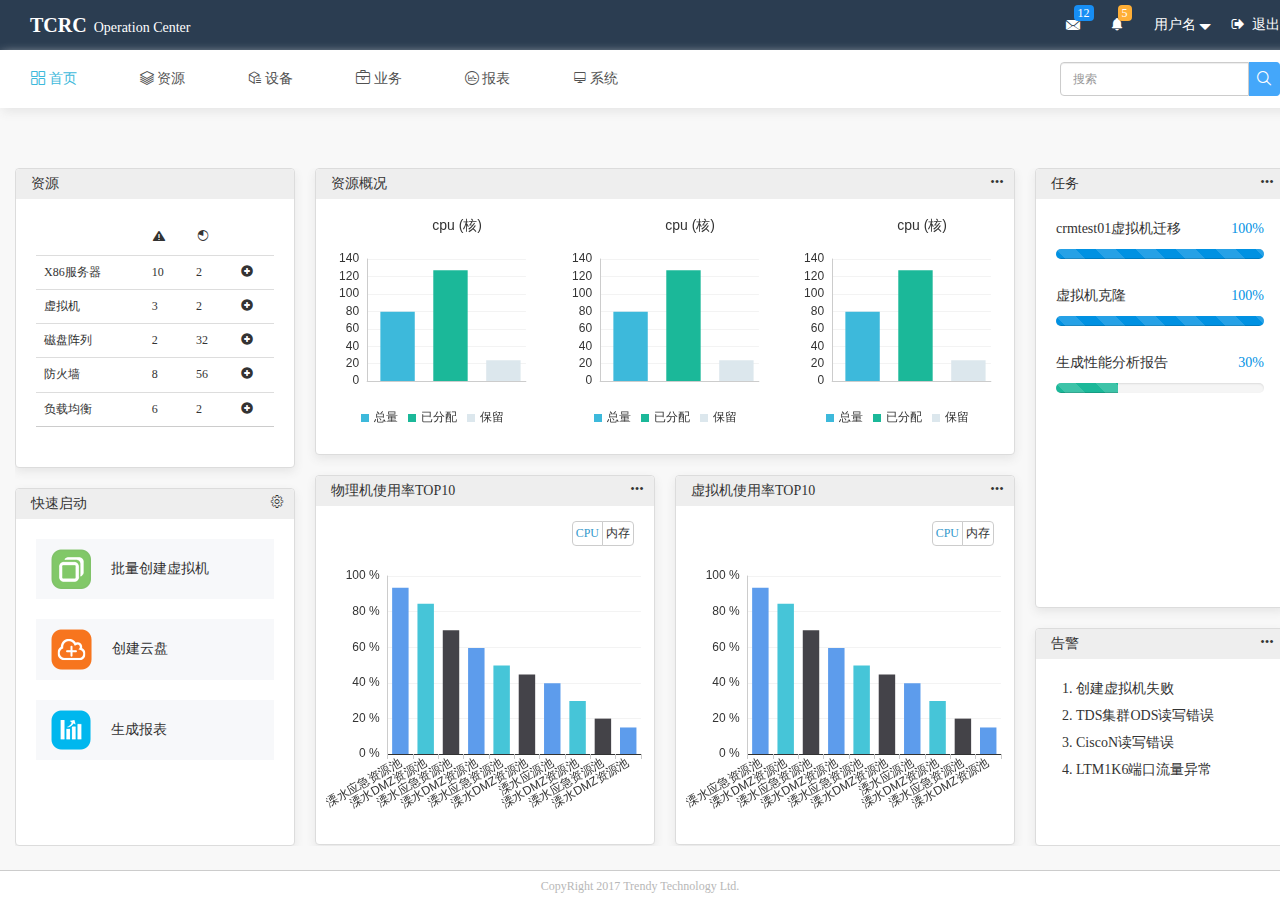
==== index.html @ 90377c9c "first" ====
<!DOCTYPE html>
<html lang="en">
<head>
	<meta charset="UTF-8">
	<title>首页</title>
	<link rel="stylesheet" href="css/base.css">
	<link rel="stylesheet" href="css/bootstrap.min.css">
	<link rel="stylesheet" href="font-awesome/css/font-awesome.min.css">
	<link rel="stylesheet" href="css/font-awesome.css">
	<link rel="stylesheet" href="css/iconfont.css">
	<link rel="stylesheet" href="css/jquery.marquee.min.css">
	<link rel="stylesheet" href="css/mystyle.css">
</head>
<body>
<div class="wrap">
<div class="header">
	<div class="logoname fl">
		<span class="f20 fw">TCRC</span>
		<span class="f14">&nbsp;Operation Center</span>
	</div>
	<div class="infoshow fr pr-20">
		<div class="email fl ml-30 relative">
			<i class="iconfont icon-iconfontcolor06 c-white"></i>
			<span class="badge bg-blue">12</span>
		</div>
		<div class="ring fl ml-30 relative">
			<i class="iconfont icon-xiaoxi c-white"></i>
			<span class="badge bg-orange">5</span>
		</div>		
		<div class="user fl ml-30 dropdown pointer relative">
			<span class="c-white dropdown-toggle" data-toggle="dropdown">用户名 <i class="glyphicon glyphicon-triangle-bottom c-white middle f12"></i></span>
			<ul class="dropdown-menu">
        <li data-toggle="modal" data-target="#changeInfor"><a href="#"><span class="glyphicon glyphicon-edit"></span>&nbsp;修改信息</a></li>
        <li data-toggle="modal" data-target="#changePassword"><a href="#"><span class="icon-key"></span>&nbsp;修改密码</a></li>
      </ul>
		</div>
		<div class="exit fl ml-20">
			<i class="iconfont icon-signout c-white"></i>
			<span class="c-white">&nbsp;退出</span>
		</div>
	</div>
</div>
<div class="nav-bar">
	<ul class="fl navwidth">
		<li>
			<a class="active" href="#">
				<i class="iconfont icon-gailan"></i>
				<span class="f14">&nbsp;首页</span>
			</a>
		</li>
		<li>
			<a class="border-leftnone" href="#">
				<i class="iconfont icon-ziyuan"></i>
				<span class="f14">&nbsp;资源</span>
			</a>
		</li>
		<li>
			<a class="border-leftnone" href="##">
				<i class="iconfont icon-ziyuanguanli"></i>
				<span class="f14">&nbsp;设备</span>
			</a>
		</li>
		<li>
			<a class="border-leftnone" href="##">
				<i class="iconfont icon-yewufuwuguanli"></i>
				<span class="f14">&nbsp;业务</span>
			</a>
		</li>
		<li>
			<a class="border-leftnone" href="##">
				<i class="iconfont icon-tongjibaobiao"></i>
				<span class="f14">&nbsp;报表</span>
			</a>
		</li>
		<li>
			<a class="border-leftnone" href="##">
				<i class="iconfont icon-xitongguanli"></i>
				<span class="f14">&nbsp;系统</span>
			</a>
		</li>
	</ul>
	<div class="search-bar fr pr-20">
		<div class="input-group mt-12">
		  <input type="text" class="form-control" placeholder="搜索">
		  <span class="input-group-addon pointer"><i class="iconfont icon-fangdajing c-white"></i></span>
		</div>
	</div>
</div>
<div class="contentwrap">
	<ul class="alert alert-warning alert-dismissible mt-10" id="marquee">
		<li>
		  <strong class="iconfont icon-jinggao-copy c-orange"></strong>&nbsp;&nbsp;
		  <span class="c-orange">License试用期即将结束，请及时购买正式授权</span>
		  <button type="button" class="close pt-20 fnone middle" data-dismiss="alert">
		  	<span class="middle">&times;</span>
		  </button>
	  </li>
	  <li>
		  <strong class="iconfont icon-jinggao-copy c-orange"></strong>&nbsp;&nbsp;
		  <span class="c-orange">License试用期即将结束，请及时购买正式授权12</span>
		  <button type="button" class="close pt-20 fnone middle" data-dismiss="alert">
		  	<span class="middle">&times;</span>
		  </button>
	  </li>
	</ul>
	<div class="g-bd5" style="overflow: hidden;">
	    <div class="g-sd51">
	        <div class="notice">
						<div class="notice-title">
							资源
						</div>
						<div class="notice-content pl-20 pr-20">
							<table class="table border-bottom">
								<thead class="hdalert">
									<tr>
										<td></td>					
										<td class="relative">
											<i class="iconfont icon-jinggao-copy"></i>
											<div class="hoverTitle">告警次数</div>
										</td>
										<td class="relative">
											<i class="iconfont icon-count"></i>
											<div class="hoverTitle">资源数量</div>
										</td>
										<td></td>
									</tr>
								</thead>
								<tbody class="f12">
									<tr>
										<td class="c-333">X86服务器</td>
										<td class="c-333">10</td>
										<td>2</td>
										<td><i class="glyphicon glyphicon-plus-sign c-333 pointer" data-toggle="modal" data-target="#myModalPool"></i></td>
									</tr>
									<tr>
										<td class="c-333">虚拟机</td>
										<td class="c-333">3</td>
										<td>2</td>
										<td><i class="glyphicon glyphicon-plus-sign c-333"></i></td>
									</tr>
									<tr>
										<td class="c-333">磁盘阵列</td>
										<td class="c-333">2</td>
										<td>32</td>
										<td><i class="glyphicon glyphicon-plus-sign c-333"></i></td>
									</tr>
									<tr>
										<td class="c-333">防火墙</td>
										<td class="c-333">8</td>
										<td>56</td>
										<td><i class="glyphicon glyphicon-plus-sign c-333"></i></td>
									</tr>
									<tr>
										<td class="c-333">负载均衡</td>
										<td class="c-333">6</td>
										<td>2</td>
										<td><i class="glyphicon glyphicon-plus-sign c-333"></i></td>
									</tr>
								</tbody>
							</table>
						</div>
	        </div>
	        <div class="notice mt-20 relative">
						<div class="notice-title">
							快速启动
							<i class="iconfont icon-iconfontshezhi absolute r-10 absolute-top5"></i>
						</div>
						<div class="notice-content pb-45">
							<ul class="quickset">
								<li>
									<a href="##">
										<div class="fl">
											<img src="images/icon_virtual_machine.png" alt="">
										</div>
										<div class="pitname mt-10">批量创建虚拟机</div>
										<div class="clearfloat"></div>
									</a>
								</li>
								<li>
									<a href="##">
										<div class="fl">
											<img src="images/icon_cloud_disk.png" alt="">
										</div>
										<div class="pitname mt-10 c-f39">创建云盘</div>
										<div class="clearfloat"></div>
									</a>
								</li>
								<li>
									<a href="##">
										<div class="fl">
											<img src="images/icon_report_forms.png" alt="">
										</div>
										<div class="pitname mt-10 c-00b">生成报表</div>
										<div class="clearfloat"></div>
									</a>
								</li>
							</ul>
						</div>
	        </div>
	    </div>
	    <div class="g-mn5">
	        <div class="g-mn5c">
	            <div class="notice">
								<div class="notice-title relative">
									资源概况
									<i class="iconfont icon-gengduo absolute r-10 absolute-top5"></i>
								</div>
								<div class="notice-content" style="padding: 0">
									<div class="row">
										<div class="col-sm-4 txt-center">
											<div id="myChartmeter" class="h-235"></div>
										</div>
										<div class="col-sm-4 txt-center">
											<div id="myChartmeter1" class="h-235"></div>
										</div>
										<div class="col-sm-4 txt-center">
											<div id="myChartmeter2" class="h-235"></div>
										</div>

									</div>
									
								</div>
			        </div>
			        <div class="row mt-20">
			        	<div class="col-sm-6 pr-10">
			        		<div class="notice" style="padding: 0;">
			        			<div class="notice-title relative">
											物理机使用率TOP10
											<i class="iconfont icon-gengduo absolute r-10 absolute-top5"></i>
										</div>
										<div class="notice-content pb-28 pt-10 pl-10" style="position: relative;">
												<div class="btn-group instanceUseageGroup mt-35" style="position: absolute;top:-20px;right:20px;z-index: 9">
												    <button type="button" class="btn btn-default c-339" style="padding: 3px;font-size: 12px;" role="btn1">CPU</button>
												    <button type="button" class="btn btn-default" style="padding: 3px;font-size: 12px;" role="btn2">内存</button>
												 </div>
												<div id="main" class="h-300"></div>
										</div>
			        		</div>
			        	</div>
			        	<div class="col-sm-6 pl-10">
			        		<div class="notice" style="padding: 0">
			        			<div class="notice-title relative">
											虚拟机使用率TOP10
											<i class="iconfont icon-gengduo absolute r-10 absolute-top5"></i>
										</div>
										<div class="notice-content pb-28 pt-10 pl-10" style="position: relative;">
												<div class="btn-group instanceUseageGroup mt-35" style="position: absolute;top:-20px;right:20px;z-index: 9">
												    <button type="button" class="btn btn-default c-339" style="padding: 3px;font-size: 12px;" role="btn3">CPU</button>
												    <button type="button" class="btn btn-default" style="padding: 3px;font-size: 12px;" role="btn4">内存</button>
												 </div>
												<div id="main1" class="h-300"></div>
										</div>
			        		</div>
			        	</div>
			        </div>
	        </div>
	    </div>
	    <div class="g-sd52">
	        <div class="notice pb-177">
						<div class="notice-title relative">
							任务
							<i class="iconfont icon-gengduo absolute r-10 absolute-top5"></i>
						</div>
						<div class="notice-content pl-20 pr-20">
							<ul class="task">
								<li>
									<div class="progessInfor mb-10">
										<span class="">crmtest01虚拟机迁移</span>
										<div class="fr progressNumber c-009">100%</div>
									</div>
								  <div class="progress">
									  <div class="progress-bar progress-bar-info progress-bar-striped active" role="progressbar" aria-valuenow="100" aria-valuemin="0" aria-valuemax="100" style="width: 100%">
									    <span class="sr-only">100% Complete</span>
									  </div>
									</div>
								</li>
								<li>
									<div class="progessInfor mb-10">
										<span class="">虚拟机克隆</span>
										<div class="fr progressNumber c-009">100%</div>
									</div>
								  <div class="progress">
									  <div class="progress-bar progress-bar-info progress-bar-striped active" role="progressbar" aria-valuenow="100" aria-valuemin="0" aria-valuemax="100" style="width: 100%">
									    <span class="sr-only">100% Complete</span>
									  </div>
									</div>
								</li>
								<li>
									<div class="progessInfor mb-10">
										<span class="">生成性能分析报告</span>
										<div class="fr progressNumber c-009">30%</div>
									</div>
								  <div class="progress">
									  <div class="progress-bar progress-bar-success progress-bar-striped active" role="progressbar" aria-valuenow="30" aria-valuemin="0" aria-valuemax="100" style="width: 30%">
									    <span class="sr-only">30% Complete</span>
									  </div>
									</div>
								</li>
							</ul>
						</div>
	        </div>
	        <div class="notice mt-20 pb-48">
						<div class="notice-title relative">
							告警
							<i class="iconfont icon-gengduo absolute r-10 absolute-top5"></i>
						</div>
						<div class="notice-content pl-20">
							<ol class="task pl-20">
								<li>
								  创建虚拟机失败
								</li>
								<li>
								  TDS集群ODS读写错误
								</li>
								<li>
								  CiscoN读写错误
								</li>
								<li>
								  LTM1K6端口流量异常
								</li>
							</ol>
						</div>
	        </div>
	    </div>
	</div>
	<div class="clearfloat"></div>	
</div>
<footer class="bottom">
		<div class="copy">CopyRight 2017 Trendy Technology Ltd.</div>
</footer>
</div>
  <div class="container-fluid">
		 <!-- 模态框（Modal1） -->  
    <div class="modal fade" id="myModalPool" tabindex="-1" role="dialog" aria-labelledby="myModalLabel" aria-hidden="true">
        <div class="modal-dialog w-800 ">  
            <div class="modal-content">  
                <div class="modal-header">
                    <button type="button" class="close" data-dismiss="modal" aria-hidden="true">  
									        ×  
									  </button>  
						        <h4 class="modal-title txt-left" id="myModalLabel">添加服务器</h4>
                </div>  
                <div class="modal-body">  
                  	<div class="row border-bottom">
                  		<div class="col-sm-3">
                  			<span class="f14 c-6ba">配置信息</span>
                  		</div>
                  		<div class="col-sm-6">
                  			<ul class="infor-mana fl">
                  				<li>
                  					<div class="ipt-name fl">管理IP</div>
                  					<input class="h-22" type="text">
                  					<span class="c-red">(必填)</span>
                  				</li>
                  				<li>
                  					<div class="ipt-name fl">用户名</div>
                  					<input class="h-22" type="text">
                  					<span class="c-red">(必填)</span>
                  				</li>
                  				<li>
                  					<div class="ipt-name fl">密码</div>
                  					<input class="h-22" type="password">
                  					<span class="c-red">(必填)</span>
                  				</li>
                  			</ul>                  			
                  			<div class="clearfloat"></div>
                  			<ul class="infor-set mt-10">
                  				<li>
                  					<div class="ipt-name fl">管理IP</div>
                  					<select class="w-80 h-22">
                  						<option value="DELL">DELL</option>
                  						<option value="ADD">ADD</option>
                  					</select>
                  					<select class="w-80 h-22">
                  						<option value="DELL">DELL</option>
                  						<option value="ADD">ADD</option>
                  					</select>
                  					<button class="btn btn-success h-22 w-80 ">扫描添加</button>
                  				</li>
                  				<li>
                  					<div class="ipt-name fl">管理IP</div>
                  					<input class="w-80 h-22" type="text">
                  					<input class="w-80 h-22" type="text">
                  					<input class="w-80 h-22" type="text">
                  				</li>
                  			</ul>
                  		</div>
                  	</div>
                  	<div class="row border-bottom mt-10">
                  		<div class="col-sm-3">
                  			<span class="f14 c-6ba">位置信息</span>
                  		</div>
                  		<div class="col-sm-6">
												<ul class="infor-position">
													<li>
														<div class="pb-45 w-65 fl">
															<div class="ipt-name fl">位置</div>
														</div>
														<select class="w-130 h-22" name="" id="">
                  						<option value="DELL">DELL</option>
                  						<option value="ADD">ADD</option>
                  					</select>
														<select class="w-130 h-22" name="" id="">
                  						<option value="DELL">DELL</option>
                  						<option value="ADD">ADD</option>
                  					</select>
														<select class="w-130 h-22" name="" id="">
                  						<option value="DELL">DELL</option>
                  						<option value="ADD">ADD</option>
                  					</select>
														<select class="w-130 h-22" name="" id="">
                  						<option value="DELL">DELL</option>
                  						<option value="ADD">ADD</option>
                  					</select>
														<select class="w-130 h-22" name="" id="">
                  						<option value="DELL">DELL</option>
                  						<option value="ADD">ADD</option>
                  					</select>
														<select class="w-130 h-22" name="" id="">
                  						<option value="DELL">DELL</option>
                  						<option value="ADD">ADD</option>
                  					</select>
                  					<div class="clearfloat"></div>
													</li>
													<li>
														<div class="ipt-name fl">设备名称</div>
														<input class="w-265 h-22" type="text">
													</li>
													<li>
														<div class="ipt-name fl">序列号</div>
														<input class="w-265 h-22" type="text">
													</li>
													<li>
                  					<div class="ipt-name fl">维保到期</div>
                  					<select class="w-65 h-22" id="select_year" rel="2017"></select>年 
													  <select class="w-65 h-22" id="select_month" rel="5"></select>月 
													  <select class="w-65 h-22" id="select_day" rel="30"></select>日 
                  				</li>
                  				<li>
														<div class="ipt-name fl">资产编号</div>
														<input class="w-265 h-22" type="text">
													</li>
												</ul>
                  		</div>
                  	</div>
                  	<div class="row border-bottom mt-10">
                  		<div class="col-sm-3">
                  			<span class="f14 c-6ba">业务信息</span>
                  		</div>
                  		<div class="col-sm-6">
												<ul class="infor-position">
													<li>
														<div class="pb-45 w-65 fl">
															<div class="ipt-name fl">用户名</div>
														</div>													
														<select class="w-130 h-22" name="" id="">
                  						<option value="DELL">DELL</option>
                  						<option value="ADD">ADD</option>
                  					</select>
														<select class="w-130 h-22" name="" id="">
                  						<option value="DELL">DELL</option>
                  						<option value="ADD">ADD</option>
                  					</select>
														<select class="w-130 h-22" name="" id="">
                  						<option value="DELL">DELL</option>
                  						<option value="ADD">ADD</option>
                  					</select>
														<select class="w-130 h-22" name="" id="">
                  						<option value="DELL">DELL</option>
                  						<option value="ADD">ADD</option>
                  					</select>
                  					<div class="clearfloat"></div>
													</li>												
												</ul>
                  		</div>
                  	</div>
                  	<div class="row mt-10">
                  		<div class="col-sm-3">
                  			<span class="f14 c-6ba">用户信息</span>
                  		</div>
                  		<div class="col-sm-6">
												<ul class="infor-position">
													<li>
														<div class="ipt-name fl">资产编号</div>
														<input class="w-265 h-22" type="text">
													</li>
													<li>
														<div class="ipt-name fl">资产编号</div>
														<input class="w-130 h-22" type="text">
														<input class="w-130 h-22" type="text">
													</li>											
												</ul>
                  		</div>
                  	</div>
                </div>  
                <div class="modal-footer">
                		<div class="f14 c-6ba fl">Tips:添加设备的位置和业务的信息之前，请先定义数据中心和业务结构</div>
		                <button type="button" class="btn btn-primary">
		                		确定 
		    						</button>   
                    <button type="button" class="btn btn-default " data-dismiss="modal">  
       									取消  
   									 </button>  
                </div>  
            </div>  
            <!-- /.modal-content -->  
        </div>  
        <!-- /.modal --> 
    </div>
    <!-- 模态框（Modal1） -->  
  <div class="modal fade" id="changeInfor">
      <div class="modal-dialog">  
          <div class="modal-content">  
              <div class="modal-header">  
                  <button type="button" class="close" data-dismiss="modal" aria-hidden="true">  
								        ×  
								  </button>  
					        <h4 class="modal-title txt-left f16 c-666 fw" id="myModalLabel">  
					        修改信息  
					    		</h4>  
              </div>  
              <div class="modal-body">  
                  <form class="form-horizontal pl-20 pr-20">
									  <div class="form-group">
									    <label class="col-sm-2 control-label">姓名</label>
									    <div class="col-sm-10">
									      <input type="text" class="form-control" placeholder="username">
									    </div>
									  </div>
									  <div class="form-group">
									    <label class="col-sm-2 control-label">手机</label>
									    <div class="col-sm-10">
									      <input type="text" class="form-control" placeholder="123456789">
									    </div>
									  </div>
									  <div class="form-group">
									    <label class="col-sm-2 control-label">email</label>
									    <div class="col-sm-10">
									      <input type="email" class="form-control" placeholder="email">
									    </div>
									  </div>
									</form> 
              </div> 
              <div class="modal-footer">  
                  <button type="button" class="btn btn-primary">确认  
  								</button>  
                  <button type="button" class="btn btn-default" data-dismiss="modal">  
     									取消  
 									 </button>  
              </div>  
          </div>  
          <!-- /.modal-content -->  
      </div>  
      <!-- /.modal --> 
  </div>
  <!-- 模态框（Modal2） -->
  <div class="modal fade" id="changePassword">
      <div class="modal-dialog">  
          <div class="modal-content">  
              <div class="modal-header">  
                  <button type="button" class="close" data-dismiss="modal" aria-hidden="true">  
								        ×  
								  </button>  
					        <h4 class="modal-title txt-left f16 c-666 fw" id="myModalLabel">  
					        修改密码  
					    		</h4>  
              </div>  
              <div class="modal-body">  
                  <form class="form-horizontal pl-20 pr-20">
									  <div class="form-group">
									    <label class="col-sm-3 control-label">原始密码</label>
									    <div class="col-sm-9">
									      <input type="password" class="form-control" placeholder="12345">
									    </div>
									  </div>
									  <div class="form-group">
									    <label class="col-sm-3 control-label">新密码</label>
									    <div class="col-sm-9">
									      <input type="password" class="form-control" placeholder="12345">
									    </div>
									  </div>
									  <div class="form-group">
									    <label class="col-sm-3 control-label">确认密码</label>
									    <div class="col-sm-9">
									      <input type="password" class="form-control" placeholder="12345">
									    </div>
									  </div>
									</form> 
              </div> 
              <div class="modal-footer">  
                  <button type="button" class="btn btn-primary">确认  
  								</button>  
                  <button type="button" class="btn btn-default" data-dismiss="modal">  
     									取消  
 									 </button>  
              </div>  
          </div>  
          <!-- /.modal-content -->  
      </div>  
      <!-- /.modal --> 
  </div>
  </div>
<script src="js/jquery-2.1.1.js"></script>
<script src="js/bootstrap.min.js"></script>
<script src="js/echarts.min.js"></script>
<script src="js/birthday.js"></script>
<script src="js/jquery.marquee.min.js"></script>
<script src="js/myjs.js"></script>
<script>
$(function () {  
    $.ms_DatePicker({  
            YearSelector: "#select_year",  
            MonthSelector: "#select_month",  
            DaySelector: "#select_day"  
    }); 
    $("#marquee").marquee({yScroll: "bottom"});  
});
</script>
<script type="text/javascript">
	var myChartmeter = echarts.init(document.getElementById('myChartmeter'));
	var myChartmeter1 = echarts.init(document.getElementById('myChartmeter1'));
	var myChartmeter2 = echarts.init(document.getElementById('myChartmeter2'));
  var myChart1 = echarts.init(document.getElementById('main'));
  var myChart2 = echarts.init(document.getElementById('main1'));
	option = {
		title: {
				        text: 'cpu (核)',
				        left:'40%',
				        padding: 20,			          
				        textStyle: {
		            fontSize: 14,
		            color: '#333',
		            fontWeight:'lighter'
		           	}
				    },
				    grid: {  
     left: '4%',  
     right: '4%',  
    bottom: '14%',  
    containLabel: true  
		},
		tooltip : {
        
        axisPointer : {            // 坐标轴指示器，坐标轴触发有效
            type : 'line'        // 默认为直线，可选为：'line' | 'shadow'
        }
    },
		legend: {
    						itemWidth:8,
    						itemHeight:8,
    						padding:0,
                data:[{name:'总量',icon:'bar'},{name:'已分配',icon:'bar'},{name:'保留',icon:'bar'}],
                bottom:'10',
           		  textStyle: {color: '#333',fontSize:'12'},
           		  selected: {
								    // 选中'系列1'
								    '总量': true,
								    // 不选中'系列2'
								    '已分配': true,
								    '保留': true,
								},
								selected:'multiple'
    },
     

    //tooltip : {
       // trigger: 'axis',
       // axisPointer : {            // 坐标轴指示器，坐标轴触发有效
       //     type : 'shadow'        // 默认为直线，可选为：'line' | 'shadow'
       // }
   // },
   	barWidth:'65%',
    
            calculable : true,
            xAxis : [
                {
                    type : 'category',
                    // offset:'45',
                    nameGap:'middle',
                    data : ['1','2','3'], 
                    nameGap:'1',   
                    //设置轴线的属性
                    axisLine:{
                        lineStyle:{
                            color:'#ccc',
                            width:1,//这里是为了突出显示加上的
                        }
                    },
                    axisTick:{
                    	show:false,
                        lineStyle:{
                            length:'50',

                        }
                    },
                    axisLabel:{
                    	show:false,

                    }, 
                }
            ],
            yAxis : [
                {
                    type : 'value',                	
										// offset:'-20',
										splitLine:{  
								            show:true  ,
								             lineStyle:{
								    color:'#f3f3f3',
								    width: 1
								    }
						        },
                    axisLine:{
                        lineStyle:{
                            color:'#ccc',
                            width:1,//这里是为了突出显示加上的
                        }
                    },
                    axisTick:{
                    	show:false,

                    },
                    min:0,
                    max:140,
                    interval: 20,
                    axisLabel: {
                     formatter: '{value}',
                     textStyle:{
                     		color:'#333',
                     		fontSize:'12',

                     }
                 }
                }
            ],
            series : [
                {
                    name:'总量',
                    type:'bar',                                  
                    barGap:'-50%',
                    markLine:{
                    	silent:'false'
                    },
                    barCategoryGap:'0',
                    itemStyle: {
	                      normal: {
	                      	 color: function(params) {
				                        // build a color map as your need.
				                        var colorList = [
				                          '#3db9db','#1bb899','#dce7ed'
				                        ];
				                        return colorList[params.dataIndex]
				                    },
	                          label: {
	                              show: false,//显示柱子上数字显示隐藏
	                              position: 'inside',
	                              formatter:'{c}%',//设置百分比失效
	                              textStyle: {
	                                  color:'#333',
	                                  fontSize:'12'
	                              },
	                              formatter:function(params){
	                                  if(params.value==0){
	                                      return '';
	                                  }else
	                                  {
	                                      return params.value;
	                                  }
	                              }
	                          }
	                      }
                     },
                    data:[80, 128,24],             
                },
                {
                	name:'已分配',
                	type:'bar',
                	itemStyle: {
	                      normal: {
	                      	color:'#1bb899'
	                      }
            			}
                },
                {
                	name:'保留',
                	type:'bar',
              		itemStyle: {
	                      normal: {
	                      	color:'#dce7ed'
	                      }
            			}
                },
            ]
};
 option1 = {
 	  grid: {  
     left: '6%',  
     right: '4%',  
    bottom: '14%',  
    containLabel: true  
		},
    color: ['#3398DB'],
    tooltip : {
        // trigger: 'axis',
        axisPointer : {            // 坐标轴指示器，坐标轴触发有效
            type : 'shadow'        // 默认为直线，可选为：'line' | 'shadow'
        }
    },
   	barWidth:'65%',
            calculable : true,
            xAxis : [
                {
                    type : 'category',
                    data : ['溧水应急资源池','溧水DMZ资源池','溧水应急资源池','溧水DMZ资源池','溧水应急资源池','溧水DMZ资源池','溧水应源池','溧水DMZ资源池','溧水应急资源池','溧水DMZ资源池'], 
                    nameGap:'1',   
                    axisTick:{
                    	show:true,
                    	lineStyle:{
                    		color:'#ccc'
                    	}
                    },
                    axisLabel: {
						            interval: 0,
						            rotate: 30,
						            textStyle:{
						            	fontSize:'12',
						            	color:'#333'
						            }
						        },
                    axisLine:{
                        lineStyle:{
                            color:'#333',
                            width:1,//这里是为了突出显示加上的
                        }
                    },
                }
            ],
            yAxis : [
                {
                    type : 'value',
                    splitLine:{  
								            show:true  ,
								             lineStyle:{
								    color:'#f3f3f3',
								    width: 1
								    }
						        }, 
                    axisTick:{
                    	show:false,
                    },               	
                    axisLine:{
                        lineStyle:{
                            color:'#ccc',
                            width:1,//这里是为了突出显示加上的
                        }
                    },

                    min:0,
                    max:100,
                    interval: 20,
                    axisLabel: {
                     formatter: '{value} %',
                     textStyle:{
                     		color:'#333',
                     		fontSize:'12',

                     }
                 }
                }
            ],
            series : [
                {
                    name:'CPU',
                    type:'bar',
                     

                    data:[94, 85, 70, 60, 50,45, 40, 30, 20, 15],
                    itemStyle: {
                                    normal: {
                                    		 color: function(params) {
										                        // build a color map as your need.
										                        var colorList = [
										                          '#5d9cec','#46c5d8','#444349','#5d9cec','#46c5d8',
										                           '#444349','#5d9cec','#46c5d8','#444348','#5d9cec',
										                        ];
										                        return colorList[params.dataIndex]
										                    },
                                        label: {
                                            show: false,//柱子上的数字显示隐藏
                                            position: 'top',
                                            formatter:'{c}%',//设置百分比失效
                                            textStyle: {
                                                color: '#333',
                                                fontSize:'12'
                                            },
                                            
                                        }
                                    }
                                } 
                }
            ]
};
 option2 = {
 	  grid: {  
     left: '6%',  
     right: '4%',  
    bottom: '14%',  
    containLabel: true  
		},
    color: ['#3398DB'],
    tooltip : {
        // trigger: 'axis',
        axisPointer : {            // 坐标轴指示器，坐标轴触发有效
            type : 'shadow'        // 默认为直线，可选为：'line' | 'shadow'
        }
    },
   	barWidth:'65%%',
            calculable : true,
            xAxis : [
                {
                    type : 'category',
                    data : ['溧水应急资源池','溧水DMZ资源池','溧水应急资源池','溧水DMZ资源池','溧水应急资源池','溧水DMZ资源池','溧水应源池','溧水DMZ资源池','溧水应急资源池','溧水DMZ资源池'], 
                    nameGap:'1',   
                    axisTick:{
                    	show:true,
                    	lineStyle:{
                    		color:'#ccc'
                    	}
                    },
                    axisLabel: {
						            interval: 0,
						            rotate: 30,
						            textStyle:{
						            	fontSize:'12',
						            	color:'#333'
						            }
						        },
                    axisLine:{
                        lineStyle:{
                            color:'#333',
                            width:1,//这里是为了突出显示加上的
                        }
                    },
                }
            ],
            yAxis : [
                {
                    type : 'value', 
                    splitLine:{  
								            show:true  ,
								             lineStyle:{
								    color:'#f3f3f3',
								    width: 1
								    }
						        },
                    axisTick:{
                    	show:false,
                    },               	
                    axisLine:{
                        lineStyle:{
                            color:'#ccc',
                            width:1,//这里是为了突出显示加上的
                        }
                    },

                    min:0,
                    max:100,
                    interval: 20,
                    axisLabel: {
                     formatter: '{value} %',
                     textStyle:{
                     		color:'#333',
                     		fontSize:'12',

                     }
                 }
                }
            ],
            series : [
                {
                    name:'CPU',
                    type:'bar',
                     

                    data:[94, 85, 70, 60, 50,45, 40, 30, 20, 15],
                    itemStyle: {
                                    normal: {
                                    		 color: function(params) {
										                        // build a color map as your need.
										                        var colorList = [
										                          '#5d9cec','#46c5d8','#444349','#5d9cec','#46c5d8',
										                           '#444349','#5d9cec','#46c5d8','#444348','#5d9cec',
										                        ];
										                        return colorList[params.dataIndex]
										                    },
                                        label: {
                                            show: false,
                                            position: 'top',
                                            formatter:'{c}%',//设置百分比失效
                                            textStyle: {
                                                color: '#333',
                                                fontSize:'12'
                                            },
                                            
                                        }
                                    }
                                } 
                }
            ]
};
	myChartmeter.setOption(option); 
	myChartmeter1.setOption(option);
	myChartmeter2.setOption(option);
	 myChart1.setOption(option1); 
	 myChart2.setOption(option2);    
  setInterval(function(){//把option.series[0].data[0].value的值使用random()方法获取一个随机数
    option.series[0].data[0].value = (Math.random()*100).toFixed(2) - 0;
    myChartmeter.setOption(option, true);
    myChartmeter1.setOption(option, true);
    myChartmeter2.setOption(option, true);
    window.onresize = function () {
        myChartmeter.resize();
        myChartmeter1.resize();
        myChartmeter2.resize();
        myChart1.resize();
        myChart2.resize();
    }
  }, 2000);
	// window.onresize = myChart.resize;
	// window.onresize = myChart1.resize;
	// window.onresize = myChart2.resize;
	var optionGroup1 = {
		series : [
					{
                    name:'CPU',
                    type:'bar',
                    data:[94, 85, 70, 60, 50,45, 40, 30, 20, 15],
                    itemStyle: {
                                    normal: {
                                    		 color: function(params) {
										                        // build a color map as your need.
										                        var colorList = [
										                          '#5d9cec','#46c5d8','#444349','#5d9cec','#46c5d8',
										                           '#444349','#5d9cec','#46c5d8','#444348','#5d9cec',
										                        ];
										                        return colorList[params.dataIndex]
										                    },
                                        label: {
                                            show: false,
                                            position: 'top',
                                            formatter:'{c}%',//设置百分比失效
                                            textStyle: {
                                                color: '#333',
                                                fontSize:'12'
                                            },
                                            
                                        }
                                    }
                                } 
                },
      ]          
	}
	var optionGroup2 = {
		series : [
					{
                    name:'CPU',
                    type:'bar',                     
                    data:[94, 85, 70, 65, 50,45, 40, 30, 20, 15],
                    itemStyle: {
                                    normal: {
                                    		 color: function(params) {
										                        // build a color map as your need.
										                        var colorList = [
										                          '#5d9cec','#46c5d8','#444349','#5d9cec','#46c5d8',
										                           '#444349','#5d9cec','#46c5d8','#444348','#5d9cec',
										                        ];
										                        return colorList[params.dataIndex]
										                    },
                                        label: {
                                            show: false,
                                            position: 'top',
                                            formatter:'{c}%',//设置百分比失效
                                            textStyle: {
                                                color: '#333',
                                                fontSize:'12'
                                            },
                                            
                                        }
                                    }
                                } 
                }
      ]          
	}
	$(".instanceUseageGroup").find(".btn").each(function(){
		$(this).click(function(){
			$(this).addClass(' c-339');
			$(this).siblings().removeClass('c-339');
			var role = $(this).attr("role");
			if ("btn1" === role) {
				myChart1.setOption(optionGroup1);	
			}else if("btn2" === role) {
				myChart1.setOption(optionGroup1);	
			}else if("btn3" === role) {
				myChart2.setOption(optionGroup2);	
			}else if("btn4" === role) {
				myChart2.setOption(optionGroup2);	
			}
			
		});
	});
</script>
</body>
</html>
---- css/base.css ----
/* mainnow.base 样式模块 */
/* reset */
html,body,h1,h2,h3,h4,h5,h6,div,dl,dt,dd,ul,ol,li,p,blockquote,pre,hr,figure,table,caption,th,td,form,fieldset,legend,input,button,textarea,menu{margin:0;padding:0; font-family:微软雅黑}
header,footer,section,article,aside,nav,hgroup,address,figure,figcaption,menu,details{display:block;font-size: 12px!important}
table{border-collapse:collapse;border-spacing:0;}
caption,th{text-align:left;font-weight:normal;}
html,body,fieldset,img,iframe,abbr{border:0;}
i,cite,em,var,address,dfn{font-style:normal;}
[hidefocus],summary{outline:0;}
li{list-style:none;}
h1,h2,h3,h4,h5,h6,small{font-size:100%;}
sup,sub{font-size:83%;}
pre,code,kbd,samp{font-family:inherit;}
q:before,q:after{content:none;}
textarea{overflow:auto;resize:none;}
label,summary{cursor:default;}
a,button{cursor:pointer;}
h1,h2,h3,h4,h5,h6,em,strong,b{font-weight:bold;}
del,ins,u,s,a,a:hover{text-decoration:none;}
body,textarea,input,button,select,keygen,legend{font:12px/1.14 arial,\5b8b\4f53;color:#333;outline:0;}
body{background:#fff;font-family:Arial,'Microsoft YaHei'; }
a,a:hover{color:#333;}

.pointer{cursor: pointer;}
.fl{
    float:left;
}
.fr{
    float:right
}
.fnone{float: none!important;}
.inline{
  display: inline;
}
.va-t{
  vertical-align: top;
}
.absolute-top5{top:5px;}
.over-auto{overflow: auto!important}
.over-hidden{overflow: hidden!important}
.relative{position: relative;}
.absolute{position:absolute;}
.middle{vertical-align: middle;}
.v-bottom{vertical-align: bottom;}
.border-none{
  border-radius: 0!important;
}
.border-leftnone{
  border-left: none!important;
}
.border-rightnone{
  border-right: none!important;
}
.clearfloat{clear: both} 
.casfont{ color:#fff; background:#F93; width:100px; margin-top:10px; text-align:center}
/* 定义keyframe动画，命名为blink */
@keyframes blink{
  0%{opacity: 1;}
  50%{opacity: 1;}
  50.01%{opacity: 0.5;} /* 注意这里定义50.01%立刻透明度为０，可以设置闪烁效果 */
  100%{opacity: 0.5;} 
}
/* 定义blink类*/
.blink{
    animation: blink .75s linear infinite;  
    /* 其它浏览器兼容性前缀 */
    -webkit-animation: blink .75s linear infinite;
    -moz-animation: blink .75s linear infinite;
    -ms-animation: blink .75s linear infinite;
    -o-animation: blink .75s linear infinite;
}
.r-10{right:10px;}

.txt-center{ text-align:center!important;}
.txt-left{ text-align:left;}
.txt-right{ text-align:right;}
.f0{ font-size:0!important}
.f12{ font-size:12px!important}
.f14{ font-size:14px!important}
.f16{ font-size:16px!important}
.f18{ font-size:18px!important}
.f20{ font-size:20px!important}
.flight{font-weight: lighter!important;}
.fw{font-weight: bold}

.ml-5{margin-left: 5px;}
.ml-10{ margin-left:10px}
.ml-15{ margin-left:15px}
.ml-20{ margin-left:20px}
.ml-30{ margin-left:30px}
.ml-200{ margin-left:200px}
.ml-205{ margin-left:205px}
.mt-1{ margin-top:-4px!important}
.mt-3{ margin-top:3px!important}
.mt-5{ margin-top:5px!important}
.mt-8{ margin-top:8px!important}
.mtre-40{ margin-top:-40px!important}
.mtre-10{ margin-top:-10px!important}
.mt-10{ margin-top:10px!important}
.mt-12{ margin-top:12px!important}
.mt-15{ margin-top:15px!important}
.mt-20{ margin-top:20px}
.mt-30{ margin-top:30px}
.mt-35{ margin-top:35px}
.mt-40{ margin-top:40px}
.mt-90{ margin-top:90px}
.mb-0{ margin-bottom:0!important}
.mb-10{ margin-bottom:10px!important}
.mb-20{ margin-bottom:20px}
.mb-30{ margin-bottom:30px}
.mr-5{ margin-right:5px}
.mr-10{ margin-right:10px}
.mr-15{ margin-right:15px}
.mr-20{ margin-right:20px}
.mr-30{ margin-right:30px}
.ma-10{ margin:10px}
.ma-20{ margin:20px}
.ma-30{ margin:30px}
.mb-0{margin-bottom:0!important;}

.pl-0{padding-left:0;}
.pl-5{padding-left:5px!important;}
.pl-10{ padding-left:10px!important;}
.pl-20{ padding-left:20px!important;}
.pl-30{ padding-left:30px!important;}
.pl-73{ padding-left:73px!important;}
.pl-100{ padding-left:100px}
.pl-240{ padding-left:240px}

.pt-0{padding-top: 0!important}
.pt-5{padding-top: 7px!important}
.pt-10{ padding-top:10px!important}
.pt-15{ padding-top:12px!important}
.pt-20{ padding-top:20px}
.pt-30{ padding-top:30px}
.pt-40{ padding-top:40px}
.pt-60{ padding-top:60px}
.pt-80{ padding-top:80px}
.pb-0{ padding-bottom:0!important}
.pb-5{ padding-bottom:5px!important}
.pb-8{ padding-bottom:8px!important}
.pb-10{ padding-bottom:10px!important}
.pb-20{ padding-bottom:20px!important}
.pb-25{ padding-bottom:25px!important}
.pb-30{ padding-bottom:30px!important}
.pb-32{ padding-bottom:32px!important}
.pb-34{ padding-bottom:34px!important}
.pb-45{ padding-bottom:45px!important}
.pb-54{ padding-bottom:53px!important}
.pb-55{ padding-bottom:55px!important}
.pb-57{ padding-bottom:57px!important}
.pb-65{ padding-bottom:65px!important}
.pb-60{ padding-bottom:60px!important}
.pb-70{ padding-bottom:72px!important}
.pb-80{ padding-bottom:80px!important}
.pb-125{ padding-bottom:125px!important}
.pb-48{ padding-bottom:48px!important}
.pb-28{ padding-bottom:28px!important}
.pb-118{ padding-bottom:118px!important}
.pb-140{ padding-bottom:140px!important}
.pb-177{ padding-bottom:177px!important}
.pb-187{ padding-bottom:187px!important}
.pb-210{ padding-bottom:212px!important}
.pb-224{ padding-bottom:224px!important}
.pb-260{ padding-bottom:260px!important}
.pr-0{ padding-right:0px!important;}
.pr-5{ padding-right:5px!important;}
.pr-10{ padding-right:10px!important;}
.pr-20{ padding-right:20px}
.pr-30{ padding-right:30px!important;}
.pr-40{ padding-right:40px!important;}
.pr-60{ padding-right:60px!important;}
.pr-100{ padding-right:100px!important;}
.pa-10{ padding:10px}
.pa-20{ padding:20px}
.pa-30{ padding:30px}
.pb-9999{padding-bottom: 9999px}
.pad-20{padding:20px}

.w-55{width: 55px;}
.w-65{width: 65px;}
.w-80{width: 85px;}
.w-130{width: 130px}
.w-170{width: 170px!important}
.w-200{width: 200px}
.w-210{width: 210px}
.w-220{width: 220px}
.w-265{width: 265px!important}
.w-360{width: 360px!important}
.w-600{width: 600px!important}
.w-800{width: 800px!important}
.h-22{height: 22px!important;}
.h-25{height: 25px!important;}
.h-29{height: 29px!important;}
.h-55{height: 55px;}
.h-130{height: 130px;}
.h-200{height: 200px;}
.h-235{height: 235px;}
.h-250{height: 250px;}
.h-285{height: 285px;}
.h-300{height: 300px;}
.h-350{height: 350px;}
.h-500{height: 500px!important;}
.c-118{
  color:#118ff5!important;
}
.blue-border{
  border:1px solid #118ff5;
}
.gray-border{border: 1px solid #ccc}
.c-gray{
  color:#333;
}
.c-666{
  color:#666!important;
}
.c-999{
  color:#999;
}
.c-80c{
  color:#80c26a;
}
.c-f39{
  color:#f39d0a;
}
.c-00b{
  color:#00b7ed;
}
.c-1c9{
  color:#1c9ce5;
}
.c-red{
  color:red;
}
.c-6ba{
  color: #6bafd6;
}
.c-339{
  color:#3398cc!important;
}
.c-333{
  color:#333!important;
}
.c-6ea{
  color:#6eafd7!important;
}
.c-009{
  color:#0091e4!important;
}
.c-f89{
  color:#f89a52!important;
}
.c-green{
  color:green;
}
.c-5ac{
  color:#5ac575;
}
.c-44a{
  color: #44a7f8;
}
.c-00b{
  color: #00b8ee;
}
.white-bg{
  background-color: #fff;
}
.c-white{
  color:#fff!important;
}
.c-orange{
  color:#f8a73c;
}
.border-bottom{
  border-bottom:1px solid #ccc;
}
.bg-blue{background-color: #178ef4!important}
.bg-orange{background-color: #ffaf37!important}
.bg-33c{
  background-color: #33cbcc!important;
  border:0!important;
  line-height: 22px!important;
}
.bg-339{
  background-color:#3398cc!important;
}
.bg-47a{
  background-color:#47a7fb!important;
}
.bg-b7e{
  background-color:#b7e1f9!important;
}
.bg-red{background-color:red;}
.bg-gray{background-color: #666;}
---- css/iconfont.css ----
@font-face {font-family: "iconfont";
  src: url('../font/iconfont.eot?t=1495529949309'); /* IE9*/
  src: url('../font/iconfont.eot?t=1495529949309#iefix') format('embedded-opentype'), /* IE6-IE8 */
  url('../font/iconfont.woff?t=1495529949309') format('woff'), /* chrome, firefox */
  url('../font/iconfont.ttf?t=1495529949309') format('truetype'), /* chrome, firefox, opera, Safari, Android, iOS 4.2+*/
  url('../font/iconfont.svg?t=1495529949309#iconfont') format('svg'); /* iOS 4.1- */
}

.iconfont {
  font-family:"iconfont" !important;
  font-size:14px;
  font-style:normal;
  -webkit-font-smoothing: antialiased;
  -moz-osx-font-smoothing: grayscale;
}

.icon-gengduo:before { content: "\3432"; }/*使用*/

.icon-iconfontshezhi:before { content: "\e612"; }

.icon-iconfontcolor06:before { content: "\e673"; }/*使用*/

.icon-xiaoxi:before { content: "\e619"; }/*使用*/

.icon-jinggao-copy:before { content: "\e631"; }/*使用*/

.icon-wancheng:before { content: "\e60f"; }/*使用*/

.icon-gailan:before { content: "\e60d"; }/*使用*/

.icon-count:before { content: "\e609"; }/*使用*/

.icon-signout:before { content: "\e7c2"; }/*使用*/

.icon-fangdajing:before { content: "\e679"; }/*使用*/

.icon-xitongguanli:before { content: "\e8f5"; }/*使用*/

.icon-tongjibaobiao:before { content: "\e610"; }/*使用*/

.icon-yewufuwuguanli:before { content: "\e62b"; }/*使用*/

.icon-ziyuan:before { content: "\e699"; }/*使用*/

.icon-ziyuanguanli:before { content: "\e6bd"; }/*使用*/

.icon-jinhangzhong:before { content: "\e788"; }/*使用*/
---- css/mystyle.css ----
.wrap{min-width: 1300px}
body{overflow-x: hidden;background-color: #f8f8f8}
.commonwidth{
	width:1200px;
	margin:0 auto;
}
.header{
	width: 100%;
	height: 50px;
	background-color: #2b3d51;
/*	overflow: hidden;*/
}
.logoname{
	height: 50px;
	line-height: 50px;
	margin-left:30px;
	color: #fff;
}
.loginwrap{
	margin-left: 250px;
	margin-top: 100px;
	width: 780px;
	overflow: hidden;
}
.loginarea{
	width: 300px;
	height: auto;
	overflow: hidden;
	border:1px solid #cecece;
	border-top: 2px solid #43a0f0;
	padding-bottom: 35px;
}
.login-title{
	padding: 15px 0;
	text-align: center;
	font-size: 18px;
	color: #68aff1;
}
.identify{
	height: 30px;
	width: 85px;
	background-color: #ebebeb;
}
footer.bottom{
	width: 100%;
	height: 30px;
	background-color: #fff;
	border-top:1px solid #ccc;
	position: fixed;
	bottom:0;
}
.copy{
	font-size: 12px;
	color:#b7b7b7;
	margin:0 auto;
	line-height: 30px;
	text-align: center;
}
.infoshow{
	line-height: 50px;
}
.badge{
	border-radius: 4px;
	padding: 2px 4px;
	position: absolute;
	top:5px;
	left:8px;
	font-weight: lighter;
}
.nav-bar{
	width:100%;
	height: 58px;
	background-color: #fff;
	overflow: hidden;
	box-shadow:2px 4px 10px #e6e6e6;
}
.nav-bar>ul{font-size: 0;width: 50%}
.nav-bar li{
	width:16.66%;
	display: inline-block;
	line-height: 58px;
	text-align: center;
}
.nav-bar li a{
	color: #515151;
	width:100%;
	display: inline-block;
}
.nav-bar li span{
	font-size: 14px!important;
}
.nav-bar li a:hover{
	text-decoration: none;
	background-color: #44a7fa;
	color:#FFF!important;
}
.nav-bar .active{
	color: #3db9db!important;
}
.input-group-addon {
  padding: 4px 8px; 
}
.form-control{
  font-size: 12px!important;
}
.dropdown-menu {
  position: absolute;
  top: 100%;
  left: -40px;
  min-width: 120px;
}
.dropdown-menu > li > a {
  padding: 3px 20px;
}
.search-bar{
	line-height: 40px;
	width: 240px;
}
.search-bar .form-control{
	background-color: transparent;
	color: #666;
}
.search-bar .input-group-addon{
	background-color: #44a7fa;
	border-color: #44a7fa;
}
.contentwrap{padding: 0 15px 40px;}
.alert {
  padding: 0 0!important;
  margin-bottom: 0;
  border: none;
  border-radius: 0;
  height: 30px;
  background-color: transparent;
  line-height: 30px;
}
#marquee li{padding-top:10px;}
/*三列中间自适应布局*/
.g-bd5{margin:20px 0 10px;}
.g-sd51,.g-sd52{
	position:relative;
	float:left;
	width:280px;
	margin:0 -280px 0 0;
}
.g-sd52{
	float:right;
	width:250px;
	margin:0 0 0 -250px;
}
.g-mn5{
	float:left;
	width:100%;
}
.g-mn5c{
	margin:0 270px 0 300px;
}
/*三列中间自适应布局*/
.g-bd6{
	margin:20px 0 10px;
	/*overflow: hidden;*/
}
.g-sd61,.g-sd62{
	position:relative;
	float:left;
	width:230px;
	margin:0 -230px 0 0;
}
.g-sd62{
	float:right;
	width:220px;
	margin:0 0 0 -220px;
}
.g-mn6{
	float:left;
	width:100%;
}
.g-mn6c{
	margin:0 240px 0 250px;
}
.notice{
	width: 100%;
	border:1px solid #dcdcdc;
	border-radius: 4px;
	padding-bottom: 20px;
	background-color: #fff;
	box-shadow:0px 4px 10px #e6e6e6;
}
.notice1{
	width: 100%;
	border:1px solid #dcdcdc;	
	padding-bottom: 20px;
	background-color: #fff;
}
.notice2{
	width: 100%;
	border:1px solid #dcdcdc;
	border-radius: 4px;
	padding-bottom: 20px;
	background-color: #fff;
	box-shadow:0px 4px 10px #ededed;
}
.notice-title{
	border-top-left-radius: 4px;
	border-top-right-radius: 4px;
	height: 30px;
	line-height: 30px;
	background-color: #eee;
	padding-left: 15px;
	font-size: 14px;
}
.notice1-title{
	height: 30px;
	line-height: 30px;
	background-color: #eee;
	padding-left: 15px;
	font-size: 16px;
}
.notice-content{
	padding-top:20px;
	overflow: hidden;
}
.quickset{font-size:0;padding: 0 20px}
.quickset li {
	padding:10px 15px;
	background-color: #f7f8fa;
	margin-bottom: 20px;
	overflow: hidden;
}
.quickset li a:hover{
	text-decoration: none;
}
.pitname{
	display: inline-block;
	float:left;
	margin-left:20px;
	font-size: 14px;
	color:#333;
}
.task li{
	padding-bottom: 7px;
	font-size: 14px;
}
ol li {
	list-style-type: decimal!important;
	/*color:#1c9ce5;*/
	font-size: 12px;
}
.permit{
	padding-left: 10px
}
.permit li{
	/*color:#80c7e5;*/
	font-size: 12px;
}
.row {
  margin-right: 0px;
  margin-left: 0px;
}
.e-infor{
	padding: 0 8%;
	font-size: 0;
}
.e-infor li{
	display: inline-block;
	text-align: center;
}
.g-mn5c .col-sm-6{
	padding-left: 0;
	padding-right: 0;
}
.modal-header{border: none;}
.modal-footer{border: none;}
.modal-body{
	border-top: 1px dashed #ccc;
	border-bottom: 1px dashed #ccc;
}
.modal-body .form-group label{
	font-weight: lighter;
	font-size: 16px;
}
.modal-body .form-control {
  border-radius: 0px;
}
.ipt-name{
	width: 65px;
	height: 22px;
	border: 1px solid #ccc;
	background-color: #434343;
	color: #fff;
	text-align: center;
	line-height: 20px;
	font-size: 14px;
}
.infor-mana li,
.infor-position li,
.infor-set li
{
	padding: 2px 0;
}
.infor-set .btn{
	padding: 0;
	line-height: 22px;
}
.modal-body .btn{
	  white-space: normal;
}
.tabs-list>ul{
	font-size: 0;
	background-color: #f1f5f8;
	border-top-left-radius: 4px;
	border-top-right-radius: 4px;

}
.tabs-list>ul li{
	display: inline-block;
	color: #666;
	font-size: 14px;
	text-align: center;
	/*width: 100px;*/
	padding-left:30px;
	padding-right:30px;
	height: 40px;
	line-height: 40px;
	cursor: pointer;
}
.tabs-list>ul li:first-child{
	border-top-left-radius: 4px;
}
.tabs-active{
	background-color: #fff;
	color:#53affd!important;
}
.content-wrap{
	height: 560px;
	overflow: auto;
	border:1px solid #ccc;
	border-left:0;
}
.img-wrap{
	border: 1px solid #71bdfb;
	border-radius: 4px;
	height: 95px;
	text-align: center;
	line-height: 95px;
}
.img-wrapcluster{
	border: 1px solid #71bdfb;
	border-radius: 4px;
	padding:10px 0;
	text-align: center;
	line-height: 95px;
}
.cloud-cal td{font-size: 12px;}
.table-condensed > thead > tr > th,
.table-condensed > tbody > tr > th,
.table-condensed > tfoot > tr > th,
.table-condensed > thead > tr > td,
.table-condensed > tbody > tr > td,
.table-condensed > tfoot > tr > td {
  padding: 2px!important;
}
select{font-size: 12px;}
.hoverTitle{
	display: none;
	width: 64px;
	height: 25px;
	position: absolute;
	left:5px;
	top:28px;
	background:url(../images/darkgray.png) no-repeat -4px;
	font-size: 12px;
	line-height: 26px;
	padding-left: 8px;
}
.eventTitle li{
	display: inline-block;
	padding:0 15px;
	border-radius: 10px;
	color: #fff;
}
.progress {
  height: 10px;
  margin-bottom: 20px;
  overflow: hidden;
  border-radius: 10px;
}
.progress-bar-info{
	background-color: #0091e2;
}
.progress-bar-success {
  background-color: #1bb899;
}

.controlTable .btn-primary {
  background-color: #44a7fa;
  border-color: #44a7fa;
}
.controlTable .btn-primary:hover {
  background-color: #4299e1;
  border-color: #4299e1;
}
.controlTable .btn-sm{
	padding-left:15px!important;
	padding-right:15px!important;
}
#newStyle .form-control{
	width: 100%;
  height: 25px;
  padding: 4px 12px;
}
#newStyle .input-group-addon{
  padding: 2px 8px;
}
input[type='checkbox']{
	display: none;

}
.modal-body label{font-size: 12px!important}
.roleAuthority{
	padding-right: 25px;
	padding-left: 70px;
}
.roleTitle{
	height: 30px;
	border-bottom: 1px solid #ccc;
}
#select1 option{
	border-bottom: 1px solid #eee;
	padding: 5px;
}
#select2 option{
	border-bottom: 1px solid #eee;
	padding: 5px;
}
.inforShow{
	border-top: 1px solid #ccc;
	padding-top: 15px;
}
.treeRightMenu{
	width: 110px;
	border:1px solid #dcdcdc;
	border-radius: 1px;
	background-color: #fff;
	box-shadow:0px 4px 10px #e6e6e6;
	padding-top: 10px;
	position: absolute;
	top:0;
	left:0;
	display: none;
}
.treeRightMenu li{
	padding-left: 10px;
	cursor: pointer;
}
.treeRightMenu li:hover{
	background-color: #8bc5f5;
}
.tooltip-inner {
  max-width: 200px;
  padding: 3px 8px;
  color: #000;
  text-align: center;
  background-color: #fff;
  border-radius: 4px;
  border:1px solid #ccc;
  box-shadow: 2px 2px 4px #ededed;
}
.tooltip.bottom .tooltip-arrow {
  top: 0;
  left: 50%;
  margin-left: -5px;
  border-width: 0 5px 5px;
  border-bottom-color: #ccc;
}
.modal {
  position: fixed;
  padding-top: 70px;
  right: 0;
  bottom: 0;
  left: 0;
  z-index: 1050;
  display: none;
  overflow: hidden;
  -webkit-overflow-scrolling: touch;
  outline: 0;

}
.cluster li{
	/*padding-bottom: 10px;*/
	overflow: hidden;
}
.ipInfor tbody tr td{border: none;}
.ipInfor tbody tr td:first-child {
	width: 35%;
}
.step li a:before {
	content: "";
}
.step-arrow li {
	padding-right: 20px;
	background-color: #bdddf6;
	color:#fff;
}
.step-arrow li a{
	 color:#fff;
 }
.nav > li > a {
	position: relative;
	display: block;
	padding: 5px 15px;
	cursor:default;
}
.item thead {border-top:1px solid #ccc;}
.item thead td{padding-right:0!important;}
.item tbody td{padding-right:0!important;}
#privateMake td input,select{height:30px}
#privateMake input[type="text"]:first-child{
	width: 75px;
	padding-left:5px;
}
#privateMake input[type="number"]:first-child{
	width: 40px;
	padding-left:5px;
}
.input-style{width: 40px!important;}
.item {font-size:12px}
.equipImage{
	width:270px;
	position:absolute;
	bottom:20px;
	margin-left:12px;
}
.equipImage li{
	display: inline-block;
	padding:5px 0 5px 15px;
	border:1px solid transparent;
}
.equipImage li a{
	font-size: 14px;
	color:#343434;
	padding-right:10px;
	text-decoration:none;
}
.equipActive{
	border:1px solid #2f8dbd!important;
	border-radius:3px;
	background:rgba(107,193,237,0.5);
	opacity: 0.8;
}
.table-style tr td:first-child{font-weight: bold}
.table-style tr td{
	padding-top:5px!important;
	padding-bottom:5px!important;
}
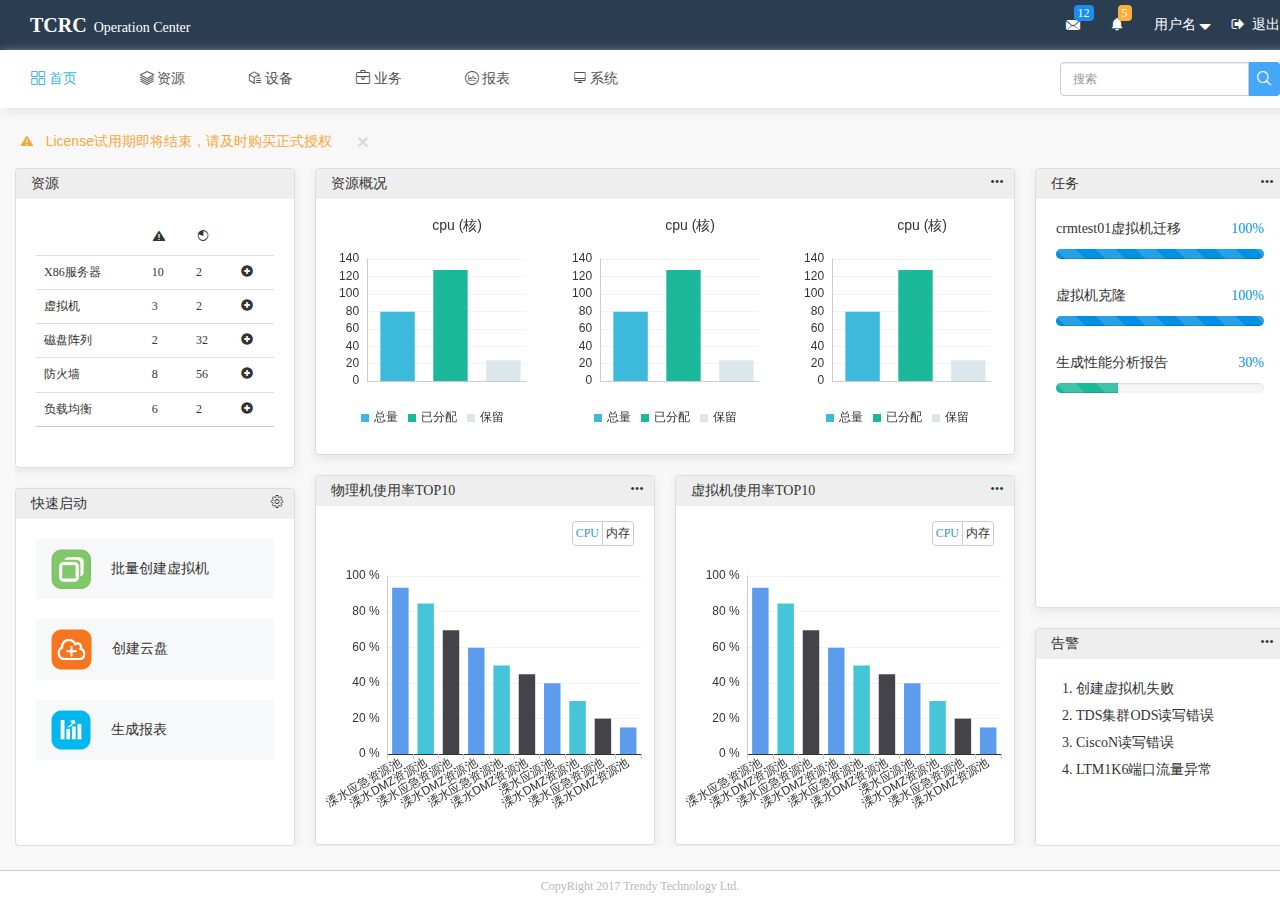
==== commit a1d7ea0d: "6月27" ====
--- a/index.html
+++ b/index.html
@@ -43,19 +43,19 @@
 <div class="nav-bar">
 	<ul class="fl navwidth">
 		<li>
-			<a class="active" href="#">
+			<a class="active" href="index.html">
 				<i class="iconfont icon-gailan"></i>
 				<span class="f14">&nbsp;首页</span>
 			</a>
 		</li>
 		<li>
-			<a class="border-leftnone" href="#">
+			<a class="border-leftnone" href="resource.html">
 				<i class="iconfont icon-ziyuan"></i>
 				<span class="f14">&nbsp;资源</span>
 			</a>
 		</li>
 		<li>
-			<a class="border-leftnone" href="##">
+			<a class="border-leftnone" href="equip.html">
 				<i class="iconfont icon-ziyuanguanli"></i>
 				<span class="f14">&nbsp;设备</span>
 			</a>
@@ -73,7 +73,7 @@
 			</a>
 		</li>
 		<li>
-			<a class="border-leftnone" href="##">
+			<a class="border-leftnone" href="admin.html">
 				<i class="iconfont icon-xitongguanli"></i>
 				<span class="f14">&nbsp;系统</span>
 			</a>
@@ -332,165 +332,213 @@
   <div class="container-fluid">
 		 <!-- 模态框（Modal1） -->  
     <div class="modal fade" id="myModalPool" tabindex="-1" role="dialog" aria-labelledby="myModalLabel" aria-hidden="true">
-        <div class="modal-dialog w-800 ">  
+        <div class="modal-dialog w-700 ">
             <div class="modal-content">  
                 <div class="modal-header">
                     <button type="button" class="close" data-dismiss="modal" aria-hidden="true">  
 									        ×  
 									  </button>  
-						        <h4 class="modal-title txt-left" id="myModalLabel">添加服务器</h4>
+						        <h4 class="modal-title txt-left">添加服务器</h4>
                 </div>  
-                <div class="modal-body">  
+                <div class="modal-body" style="height:600px;overflow-y: auto">
                   	<div class="row border-bottom">
-                  		<div class="col-sm-3">
-                  			<span class="f14 c-6ba">配置信息</span>
+                  		<div class="col-sm-2" style="padding:0;padding-top:110px;">
+							<img src="images/icon_configuration.png">
+                  			<span class="f14 c-6ba" style="vertical-align: middle">&nbsp;配置信息</span>
                   		</div>
-                  		<div class="col-sm-6">
-                  			<ul class="infor-mana fl">
-                  				<li>
-                  					<div class="ipt-name fl">管理IP</div>
-                  					<input class="h-22" type="text">
-                  					<span class="c-red">(必填)</span>
-                  				</li>
-                  				<li>
-                  					<div class="ipt-name fl">用户名</div>
-                  					<input class="h-22" type="text">
-                  					<span class="c-red">(必填)</span>
-                  				</li>
-                  				<li>
-                  					<div class="ipt-name fl">密码</div>
-                  					<input class="h-22" type="password">
-                  					<span class="c-red">(必填)</span>
-                  				</li>
-                  			</ul>                  			
-                  			<div class="clearfloat"></div>
-                  			<ul class="infor-set mt-10">
-                  				<li>
-                  					<div class="ipt-name fl">管理IP</div>
-                  					<select class="w-80 h-22">
-                  						<option value="DELL">DELL</option>
-                  						<option value="ADD">ADD</option>
-                  					</select>
-                  					<select class="w-80 h-22">
-                  						<option value="DELL">DELL</option>
-                  						<option value="ADD">ADD</option>
-                  					</select>
-                  					<button class="btn btn-success h-22 w-80 ">扫描添加</button>
-                  				</li>
-                  				<li>
-                  					<div class="ipt-name fl">管理IP</div>
-                  					<input class="w-80 h-22" type="text">
-                  					<input class="w-80 h-22" type="text">
-                  					<input class="w-80 h-22" type="text">
-                  				</li>
-                  			</ul>
+                  		<div class="col-sm-10">
+							<form class="form-horizontal">
+								<div class="form-group">
+									<label class="col-sm-2 control-label">管理IP<span class="c-red">*</span></label>
+									<div class="col-sm-10" style="padding-left:0">
+										<input type="text" class="form-control" placeholder="">
+									</div>
+								</div>
+								<div class="form-group">
+									<label class="col-sm-2 control-label">用户名<span class="c-red">*</span></label>
+									<div class="col-sm-10" style="padding-left:0">
+										<input type="text" class="form-control" placeholder="">
+									</div>
+								</div>
+								<div class="form-group">
+									<label class="col-sm-2 control-label">密码<span class="c-red">*</span></label>
+									<div class="col-sm-10" style="padding-left:0">
+										<input type="text" class="form-control" placeholder="">
+									</div>
+								</div>
+								<div class="form-group">
+									<label class="col-sm-2 control-label">品牌型号</label>
+									<div class="col-sm-3" style="padding-left:0">
+										<select class="form-control">
+											<option value="DELL">DELL</option>
+										</select>
+									</div>
+									<div class="col-sm-5" style="padding-left:0">
+										<select class="form-control">
+											<option value="R730XD">R730XD</option>
+										</select>
+									</div>
+									<div class="col-sm-2" style="padding-left:0">
+										<button class="btn btn-success form-control">扫描验证</button>
+									</div>
+								</div>
+								<div class="form-group">
+									<label class="col-sm-2 control-label">配置</label>
+									<div class="col-sm-3" style="padding-left:0">
+										<input type="text" value="16 Core" class="form-control" placeholder="">
+									</div>
+									<div class="col-sm-3" style="padding-left:0">
+										<input type="text" value="16 Gb" class="form-control" placeholder="">
+									</div>
+									<div class="col-sm-3" style="padding-left:0">
+										<input type="text" value="600 GB" class="form-control" placeholder="">
+									</div>
+								</div>
+							</form>
                   		</div>
                   	</div>
                   	<div class="row border-bottom mt-10">
-                  		<div class="col-sm-3">
-                  			<span class="f14 c-6ba">位置信息</span>
+                  		<div class="col-sm-2" style="padding:0;padding-top:50px;">
+							<img src="images/icon_position.png" alt="">
+                  			<span class="f14 c-6ba" style="vertical-align: middle;">&nbsp;位置信息</span>
                   		</div>
-                  		<div class="col-sm-6">
-												<ul class="infor-position">
-													<li>
-														<div class="pb-45 w-65 fl">
-															<div class="ipt-name fl">位置</div>
-														</div>
-														<select class="w-130 h-22" name="" id="">
-                  						<option value="DELL">DELL</option>
-                  						<option value="ADD">ADD</option>
-                  					</select>
-														<select class="w-130 h-22" name="" id="">
-                  						<option value="DELL">DELL</option>
-                  						<option value="ADD">ADD</option>
-                  					</select>
-														<select class="w-130 h-22" name="" id="">
-                  						<option value="DELL">DELL</option>
-                  						<option value="ADD">ADD</option>
-                  					</select>
-														<select class="w-130 h-22" name="" id="">
-                  						<option value="DELL">DELL</option>
-                  						<option value="ADD">ADD</option>
-                  					</select>
-														<select class="w-130 h-22" name="" id="">
-                  						<option value="DELL">DELL</option>
-                  						<option value="ADD">ADD</option>
-                  					</select>
-														<select class="w-130 h-22" name="" id="">
-                  						<option value="DELL">DELL</option>
-                  						<option value="ADD">ADD</option>
-                  					</select>
-                  					<div class="clearfloat"></div>
-													</li>
-													<li>
-														<div class="ipt-name fl">设备名称</div>
-														<input class="w-265 h-22" type="text">
-													</li>
-													<li>
-														<div class="ipt-name fl">序列号</div>
-														<input class="w-265 h-22" type="text">
-													</li>
-													<li>
-                  					<div class="ipt-name fl">维保到期</div>
-                  					<select class="w-65 h-22" id="select_year" rel="2017"></select>年 
-													  <select class="w-65 h-22" id="select_month" rel="5"></select>月 
-													  <select class="w-65 h-22" id="select_day" rel="30"></select>日 
-                  				</li>
-                  				<li>
-														<div class="ipt-name fl">资产编号</div>
-														<input class="w-265 h-22" type="text">
-													</li>
-												</ul>
-                  		</div>
+						<div class="col-sm-10">
+							<form class="form-horizontal">
+								<div class="form-group">
+									<label class="col-sm-2 control-label">位置</label>
+									<div class="col-sm-5" style="padding-left:0">
+										<select class="form-control">
+											<option value="DELL">南京江东路DC</option>
+										</select>
+									</div>
+									<div class="col-sm-5" style="padding-left:0">
+										<select class="form-control">
+											<option value="6F机房">6F机房</option>
+										</select>
+									</div>
+								</div>
+								<div class="form-group">
+									<label class="col-sm-2 control-label"></label>
+									<div class="col-sm-5" style="padding-left:0">
+										<select class="form-control">
+											<option value="DELL">03列</option>
+										</select>
+									</div>
+									<div class="col-sm-5" style="padding-left:0">
+										<select class="form-control">
+											<option value="6F机房">05柜</option>
+										</select>
+									</div>
+								</div>
+								<div class="form-group">
+									<label class="col-sm-2 control-label"></label>
+									<div class="col-sm-5" style="padding-left:0">
+										<select class="form-control">
+											<option value="DELL">12U</option>
+										</select>
+									</div>
+									<div class="col-sm-5" style="padding-left:0">
+										<select class="form-control">
+											<option value="6F机房">14U</option>
+										</select>
+									</div>
+								</div>
+							</form>
+						</div>
                   	</div>
                   	<div class="row border-bottom mt-10">
-                  		<div class="col-sm-3">
-                  			<span class="f14 c-6ba">业务信息</span>
+                  		<div class="col-sm-2"  style="padding:0;padding-top:120px;">
+							<img src="images/icon_assets.png" alt="">
+                  			<span class="f14 c-6ba" style="vertical-align: middle">&nbsp;资产信息</span>
                   		</div>
-                  		<div class="col-sm-6">
-												<ul class="infor-position">
-													<li>
-														<div class="pb-45 w-65 fl">
-															<div class="ipt-name fl">用户名</div>
-														</div>													
-														<select class="w-130 h-22" name="" id="">
-                  						<option value="DELL">DELL</option>
-                  						<option value="ADD">ADD</option>
-                  					</select>
-														<select class="w-130 h-22" name="" id="">
-                  						<option value="DELL">DELL</option>
-                  						<option value="ADD">ADD</option>
-                  					</select>
-														<select class="w-130 h-22" name="" id="">
-                  						<option value="DELL">DELL</option>
-                  						<option value="ADD">ADD</option>
-                  					</select>
-														<select class="w-130 h-22" name="" id="">
-                  						<option value="DELL">DELL</option>
-                  						<option value="ADD">ADD</option>
-                  					</select>
-                  					<div class="clearfloat"></div>
-													</li>												
-												</ul>
-                  		</div>
+						<div class="col-sm-10">
+							<form class="form-horizontal">
+								<div class="form-group">
+									<label class="col-sm-2 control-label">设备名称</label>
+									<div class="col-sm-10" style="padding-left:0">
+										<input type="text" class="form-control" value="DellR730xd-0009">
+									</div>
+								</div>
+								<div class="form-group">
+									<label class="col-sm-2 control-label">序列号</label>
+									<div class="col-sm-10" style="padding-left:0">
+										<input type="text" class="form-control" value="JNX990432">
+									</div>
+								</div>
+								<div class="form-group">
+									<label class="col-sm-2 control-label">维保日期</label>
+									<div class="col-sm-3" style="padding-left:0">
+										<select class="form-control" id="select_year" rel="2017">
+										</select>
+									</div>
+									<div class="col-sm-3" style="padding-left:0">
+										<select class="form-control" id="select_month" rel="6">
+										</select>
+									</div>
+									<div class="col-sm-3" style="padding-left:0">
+										<select class="form-control" id="select_day" rel="26">
+										</select>
+									</div>
+								</div>
+								<div class="form-group">
+									<label class="col-sm-2 control-label">资产编号</label>
+									<div class="col-sm-10" style="padding-left:0">
+										<input type="text" class="form-control" value="JSDX-JDL-X86-6F30090-DELLr730xd">
+									</div>
+								</div>
+								<div class="form-group">
+									<label class="col-sm-2 control-label">责任人</label>
+									<div class="col-sm-10" style="padding-left:0">
+										<input type="text" class="form-control" value="王二小">
+									</div>
+								</div>
+								<div class="form-group">
+									<label class="col-sm-2 control-label">联系方式</label>
+									<div class="col-sm-5" style="padding-left:0">
+										<input type="text" class="form-control" value="18905180000">
+									</div>
+									<div class="col-sm-5" style="padding-left:0">
+										<input type="text" class="form-control" value="wangrx.tcrc@189.cn">
+									</div>
+								</div>
+							</form>
+						</div>
                   	</div>
                   	<div class="row mt-10">
-                  		<div class="col-sm-3">
-                  			<span class="f14 c-6ba">用户信息</span>
-                  		</div>
-                  		<div class="col-sm-6">
-												<ul class="infor-position">
-													<li>
-														<div class="ipt-name fl">资产编号</div>
-														<input class="w-265 h-22" type="text">
-													</li>
-													<li>
-														<div class="ipt-name fl">资产编号</div>
-														<input class="w-130 h-22" type="text">
-														<input class="w-130 h-22" type="text">
-													</li>											
-												</ul>
-                  		</div>
+						<div class="col-sm-2" style="padding:0;padding-top:40px;">
+						<img src="images/icon_business.png" alt="">
+						<span class="f14 c-6ba" style="vertical-align: middle;">&nbsp;业务信息</span>
+					</div>
+					<div class="col-sm-10">
+						<form class="form-horizontal">
+							<div class="form-group">
+								<label class="col-sm-2 control-label">业务</label>
+								<div class="col-sm-5" style="padding-left:0">
+									<select class="form-control">
+										<option value="NOC">NOC</option>
+									</select>
+								</div>
+								<div class="col-sm-5" style="padding-left:0">
+									<select class="form-control">
+										<option value="SOC">SOC</option>
+									</select>
+								</div>
+							</div>
+							<div class="form-group">
+								<label class="col-sm-2 control-label"></label>
+								<div class="col-sm-5" style="padding-left:0">
+									<select class="form-control">
+										<option value="SOC安全门户">SOC安全门户</option>
+									</select>
+								</div>
+								<div class="col-sm-5" style="padding-left:0">
+									<select class="form-control">
+										<option value="WEB服务器">WEB服务器</option>
+									</select>
+								</div>
+							</div>
+						</form>
+					</div>
                   	</div>
                 </div>  
                 <div class="modal-footer">
@@ -561,7 +609,7 @@
                   <button type="button" class="close" data-dismiss="modal" aria-hidden="true">  
 								        ×  
 								  </button>  
-					        <h4 class="modal-title txt-left f16 c-666 fw" id="myModalLabel">  
+					        <h4 class="modal-title txt-left f16 c-666 fw">
 					        修改密码  
 					    		</h4>  
               </div>  
--- a/css/base.css
+++ b/css/base.css
@@ -121,6 +121,7 @@
 .pl-0{padding-left:0;}
 .pl-5{padding-left:5px!important;}
 .pl-10{ padding-left:10px!important;}
+.pl-15{ padding-left:15px!important;}
 .pl-20{ padding-left:20px!important;}
 .pl-30{ padding-left:30px!important;}
 .pl-73{ padding-left:73px!important;}
@@ -163,6 +164,7 @@
 .pb-210{ padding-bottom:212px!important}
 .pb-224{ padding-bottom:224px!important}
 .pb-260{ padding-bottom:260px!important}
+.pb-270{ padding-bottom:270px!important}
 .pr-0{ padding-right:0px!important;}
 .pr-5{ padding-right:5px!important;}
 .pr-10{ padding-right:10px!important;}
@@ -182,18 +184,21 @@
 .w-80{width: 85px;}
 .w-130{width: 130px}
 .w-170{width: 170px!important}
+.w-200{width: 200px!important}
 .w-200{width: 200px}
 .w-210{width: 210px}
 .w-220{width: 220px}
 .w-265{width: 265px!important}
 .w-360{width: 360px!important}
 .w-600{width: 600px!important}
+.w-700{width: 700px!important}
 .w-800{width: 800px!important}
 .h-22{height: 22px!important;}
 .h-25{height: 25px!important;}
 .h-29{height: 29px!important;}
 .h-55{height: 55px;}
 .h-130{height: 130px;}
+.h-150{height: 180px;}
 .h-200{height: 200px;}
 .h-235{height: 235px;}
 .h-250{height: 250px;}
--- a/css/mystyle.css
+++ b/css/mystyle.css
@@ -552,4 +552,18 @@
 .table-style tr td{
 	padding-top:5px!important;
 	padding-bottom:5px!important;
+}
+.usedRoomLenged li{display: inline-block}
+.usedRoomLenged li span:first-child{
+	display:inline-block;
+	width:10px;
+	height:10px;
+}
+.usedRoomLenged li span:last-child{
+	font-size:12px;
+}
+.chartBorder{border:1px solid #ccc;}
+.echartWrap{
+	height:600px;
+	overflow-y:auto;
 }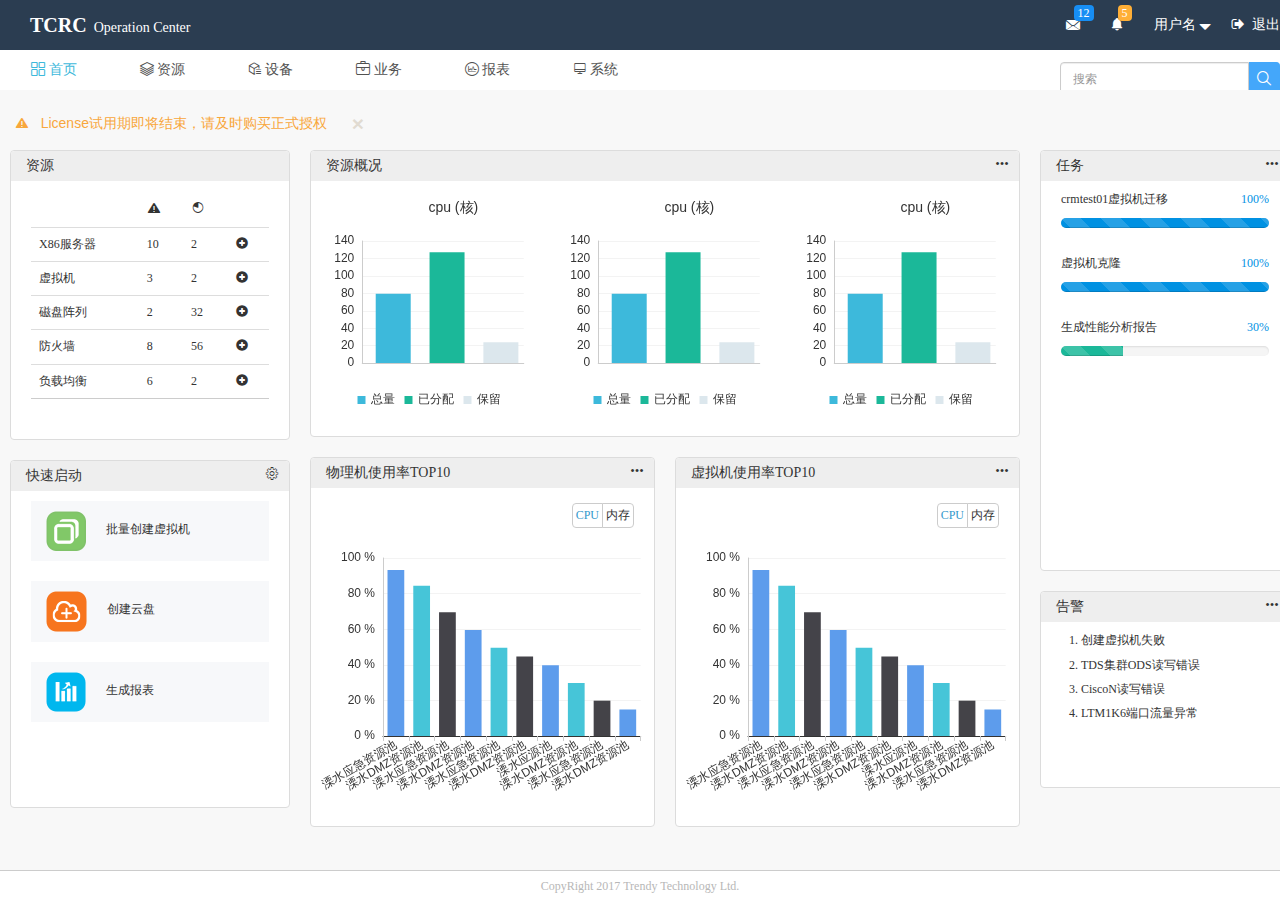
==== commit 18ec39de: "7.3" ====
--- a/index.html
+++ b/index.html
@@ -384,15 +384,18 @@
 								</div>
 								<div class="form-group">
 									<label class="col-sm-2 control-label">配置</label>
-									<div class="col-sm-3" style="padding-left:0">
-										<input type="text" value="16 Core" class="form-control" placeholder="">
-									</div>
-									<div class="col-sm-3" style="padding-left:0">
-										<input type="text" value="16 Gb" class="form-control" placeholder="">
-									</div>
-									<div class="col-sm-3" style="padding-left:0">
-										<input type="text" value="600 GB" class="form-control" placeholder="">
-									</div>
+									<div class="col-sm-2" style="padding-left:0">
+										<input type="text" value="16" class="form-control" placeholder="">
+									</div>
+									<div class="col-sm-1 f12 pl-0 pt-8">Core</div>
+									<div class="col-sm-2" style="padding-left:0">
+										<input type="text" value="16" class="form-control" placeholder="">
+									</div>
+									<div class="col-sm-1 f12 pl-0 pt-8">GB</div>
+									<div class="col-sm-2" style="padding-left:0">
+										<input type="text" value="600" class="form-control" placeholder="">
+									</div>
+									<div class="col-sm-1 f12 pl-0 pt-8">GB</div>
 								</div>
 							</form>
                   		</div>
--- a/css/base.css
+++ b/css/base.css
@@ -118,7 +118,7 @@
 .ma-30{ margin:30px}
 .mb-0{margin-bottom:0!important;}
 
-.pl-0{padding-left:0;}
+.pl-0{padding-left:0!important;}
 .pl-5{padding-left:5px!important;}
 .pl-10{ padding-left:10px!important;}
 .pl-15{ padding-left:15px!important;}
@@ -130,6 +130,7 @@
 
 .pt-0{padding-top: 0!important}
 .pt-5{padding-top: 7px!important}
+.pt-8{padding-top: 8px!important}
 .pt-10{ padding-top:10px!important}
 .pt-15{ padding-top:12px!important}
 .pt-20{ padding-top:20px}
@@ -159,6 +160,7 @@
 .pb-28{ padding-bottom:28px!important}
 .pb-118{ padding-bottom:118px!important}
 .pb-140{ padding-bottom:140px!important}
+.pb-160{ padding-bottom:160px!important}
 .pb-177{ padding-bottom:177px!important}
 .pb-187{ padding-bottom:187px!important}
 .pb-210{ padding-bottom:212px!important}
@@ -168,6 +170,7 @@
 .pr-0{ padding-right:0px!important;}
 .pr-5{ padding-right:5px!important;}
 .pr-10{ padding-right:10px!important;}
+.pr-15{ padding-right:15px!important;}
 .pr-20{ padding-right:20px}
 .pr-30{ padding-right:30px!important;}
 .pr-40{ padding-right:40px!important;}
--- a/css/mystyle.css
+++ b/css/mystyle.css
@@ -1,5 +1,9 @@
-.wrap{min-width: 1300px}
-body{overflow-x: hidden;background-color: #f8f8f8}
+.wrap{
+	min-width: 1300px;
+	height:100%;
+}
+html{height:100%}
+body{overflow-x: hidden;background-color: #f8f8f8;height:100%;}
 .commonwidth{
 	width:1200px;
 	margin:0 auto;
@@ -69,21 +73,22 @@
 }
 .nav-bar{
 	width:100%;
-	height: 58px;
+	height: 40px;
 	background-color: #fff;
 	overflow: hidden;
-	box-shadow:2px 4px 10px #e6e6e6;
+	/*box-shadow:2px 4px 10px #e6e6e6;*/
 }
 .nav-bar>ul{font-size: 0;width: 50%}
 .nav-bar li{
 	width:16.66%;
 	display: inline-block;
-	line-height: 58px;
+	line-height: 40px;
 	text-align: center;
 }
 .nav-bar li a{
 	color: #515151;
 	width:100%;
+	height:40px;
 	display: inline-block;
 }
 .nav-bar li span{
@@ -124,7 +129,10 @@
 	background-color: #44a7fa;
 	border-color: #44a7fa;
 }
-.contentwrap{padding: 0 15px 40px;}
+.contentwrap{
+	padding: 0 10px 0px;
+	height:calc(100% - 150px);
+}
 .alert {
   padding: 0 0!important;
   margin-bottom: 0;
@@ -157,26 +165,31 @@
 }
 /*三列中间自适应布局*/
 .g-bd6{
-	margin:20px 0 10px;
+	margin:10px 0 10px;
+	height: 100%;
 	/*overflow: hidden;*/
 }
 .g-sd61,.g-sd62{
 	position:relative;
 	float:left;
-	width:230px;
-	margin:0 -230px 0 0;
+	width:180px;
+	margin:0 -180px 0 0;
+	height: 100%;
 }
 .g-sd62{
 	float:right;
-	width:220px;
-	margin:0 0 0 -220px;
+	width:200px;
+	margin:0 0 0 -200px;
+	height: 100%;
 }
 .g-mn6{
 	float:left;
 	width:100%;
+	height: 100%;
 }
 .g-mn6c{
-	margin:0 240px 0 250px;
+	margin:0 210px 0 190px;
+	height: 100%;
 }
 .notice{
 	width: 100%;
@@ -184,7 +197,7 @@
 	border-radius: 4px;
 	padding-bottom: 20px;
 	background-color: #fff;
-	box-shadow:0px 4px 10px #e6e6e6;
+	/*box-shadow:0px 4px 10px #e6e6e6;*/
 }
 .notice1{
 	width: 100%;
@@ -198,7 +211,7 @@
 	border-radius: 4px;
 	padding-bottom: 20px;
 	background-color: #fff;
-	box-shadow:0px 4px 10px #ededed;
+	/*box-shadow:0px 4px 10px #ededed;*/
 }
 .notice-title{
 	border-top-left-radius: 4px;
@@ -214,10 +227,10 @@
 	line-height: 30px;
 	background-color: #eee;
 	padding-left: 15px;
-	font-size: 16px;
+	font-size: 14px;
 }
 .notice-content{
-	padding-top:20px;
+	padding-top:10px;
 	overflow: hidden;
 }
 .quickset{font-size:0;padding: 0 20px}
@@ -234,12 +247,12 @@
 	display: inline-block;
 	float:left;
 	margin-left:20px;
-	font-size: 14px;
+	font-size: 12px;
 	color:#333;
 }
 .task li{
 	padding-bottom: 7px;
-	font-size: 14px;
+	font-size: 12px;
 }
 ol li {
 	list-style-type: decimal!important;
@@ -438,16 +451,18 @@
 	padding-top: 15px;
 }
 .treeRightMenu{
-	width: 110px;
+	width: 170px;
 	border:1px solid #dcdcdc;
 	border-radius: 1px;
 	background-color: #fff;
 	box-shadow:0px 4px 10px #e6e6e6;
 	padding-top: 10px;
+	padding-right:20px;
 	position: absolute;
 	top:0;
 	left:0;
 	display: none;
+	z-index:99;
 }
 .treeRightMenu li{
 	padding-left: 10px;
@@ -566,4 +581,36 @@
 .echartWrap{
 	height:600px;
 	overflow-y:auto;
+}
+.manaBtn li{
+	padding-bottom:5px;
+	border-bottom:1px solid #ccc;
+	color:#000;
+	margin-bottom: 5px;
+}
+.manaBtn li span{
+	vertical-align: middle;
+}
+#testvm_manaBtn,#testvm_manaBtn1{
+	display:none;
+	position:absolute;
+	top:0;
+	right:0;
+	font-size:12px;
+	width: 150px;
+	padding-left: 10px;
+	padding-right:10px;
+	padding-top:10px;
+	border:1px solid #eee;
+	border-right:none;
+	background-color: #fff;
+	box-shadow:0 0 10px #e6e6e6;
+}
+#testvm_manaBtn li,#testvm_manaBtn1 li{
+	padding-bottom:5px;
+	color:#000;
+	margin-bottom: 5px;
+}
+#testvm_manaBtn li span,#testvm_manaBtn1 li span{
+	vertical-align: middle;
 }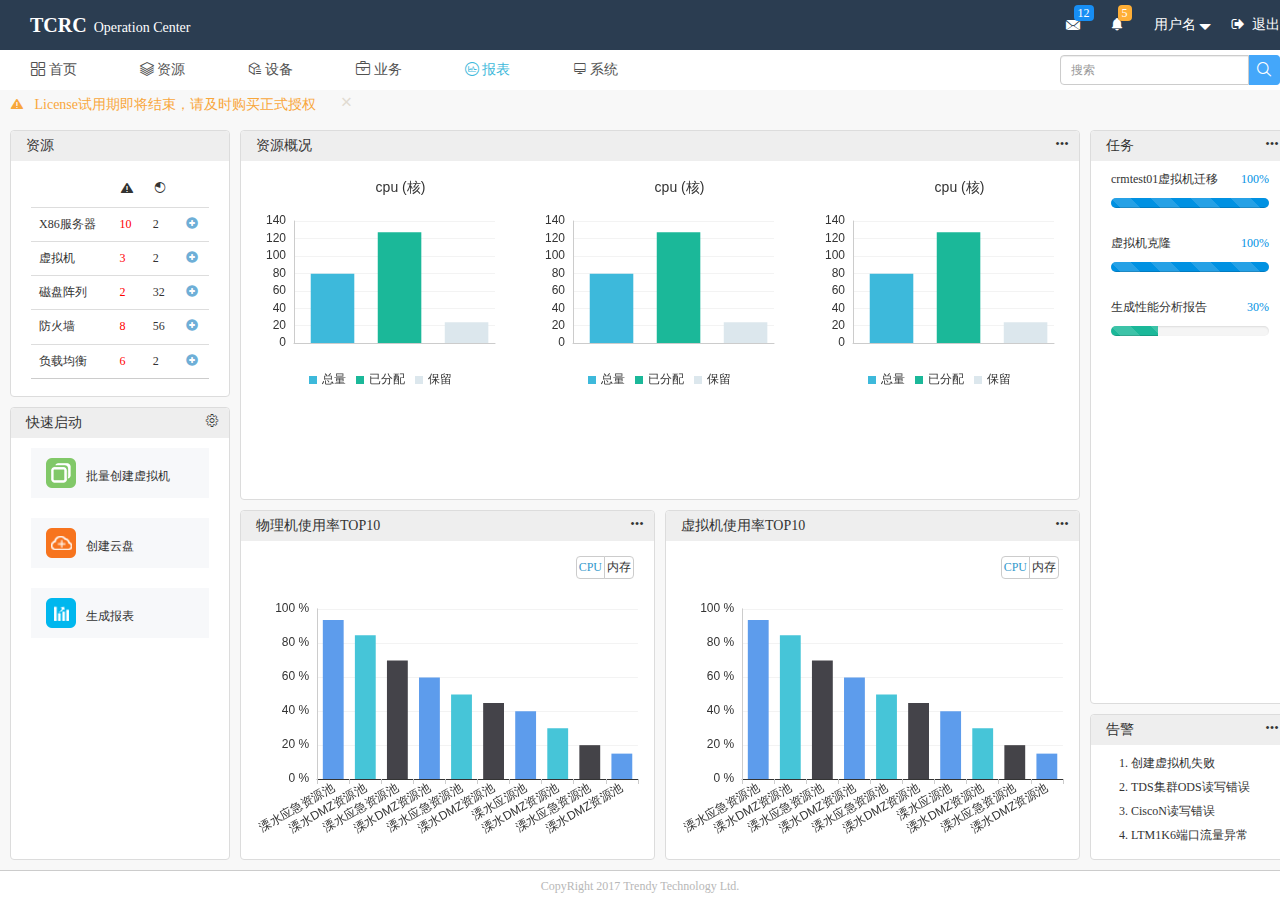
==== commit 56031b2a: "714" ====
--- a/index.html
+++ b/index.html
@@ -13,321 +13,313 @@
 </head>
 <body>
 <div class="wrap">
-<div class="header">
-	<div class="logoname fl">
-		<span class="f20 fw">TCRC</span>
-		<span class="f14">&nbsp;Operation Center</span>
-	</div>
-	<div class="infoshow fr pr-20">
-		<div class="email fl ml-30 relative">
-			<i class="iconfont icon-iconfontcolor06 c-white"></i>
-			<span class="badge bg-blue">12</span>
+	<div class="header">
+		<div class="logoname fl">
+			<span class="f20 fw">TCRC</span>
+			<span class="f14">&nbsp;Operation Center</span>
 		</div>
-		<div class="ring fl ml-30 relative">
-			<i class="iconfont icon-xiaoxi c-white"></i>
-			<span class="badge bg-orange">5</span>
-		</div>		
-		<div class="user fl ml-30 dropdown pointer relative">
-			<span class="c-white dropdown-toggle" data-toggle="dropdown">用户名 <i class="glyphicon glyphicon-triangle-bottom c-white middle f12"></i></span>
-			<ul class="dropdown-menu">
-        <li data-toggle="modal" data-target="#changeInfor"><a href="#"><span class="glyphicon glyphicon-edit"></span>&nbsp;修改信息</a></li>
-        <li data-toggle="modal" data-target="#changePassword"><a href="#"><span class="icon-key"></span>&nbsp;修改密码</a></li>
-      </ul>
-		</div>
-		<div class="exit fl ml-20">
-			<i class="iconfont icon-signout c-white"></i>
-			<span class="c-white">&nbsp;退出</span>
+		<div class="infoshow fr pr-20">
+			<div class="email fl ml-30 relative">
+				<i class="iconfont icon-iconfontcolor06 c-white"></i>
+				<span class="badge bg-blue">12</span>
+			</div>
+			<div class="ring fl ml-30 relative">
+				<i class="iconfont icon-xiaoxi c-white"></i>
+				<span class="badge bg-orange">5</span>
+			</div>
+			<div class="user fl ml-30 dropdown pointer relative">
+				<span class="c-white dropdown-toggle" data-toggle="dropdown">用户名 <i class="glyphicon glyphicon-triangle-bottom c-white middle f12"></i></span>
+				<ul class="dropdown-menu">
+					<li data-toggle="modal" data-target="#changeInfor"><a href="##"><span class="glyphicon glyphicon-edit"></span>&nbsp;修改信息</a></li>
+					<li data-toggle="modal" data-target="#changePassword"><a href="##"><span class="icon-key"></span>&nbsp;修改密码</a></li>
+				</ul>
+			</div>
+			<div class="exit fl ml-20">
+				<i class="iconfont icon-signout c-white"></i>
+				<span class="c-white">&nbsp;退出</span>
+			</div>
 		</div>
 	</div>
-</div>
-<div class="nav-bar">
-	<ul class="fl navwidth">
-		<li>
-			<a class="active" href="index.html">
-				<i class="iconfont icon-gailan"></i>
-				<span class="f14">&nbsp;首页</span>
-			</a>
-		</li>
-		<li>
-			<a class="border-leftnone" href="resource.html">
-				<i class="iconfont icon-ziyuan"></i>
-				<span class="f14">&nbsp;资源</span>
-			</a>
-		</li>
-		<li>
-			<a class="border-leftnone" href="equip.html">
-				<i class="iconfont icon-ziyuanguanli"></i>
-				<span class="f14">&nbsp;设备</span>
-			</a>
-		</li>
-		<li>
-			<a class="border-leftnone" href="##">
-				<i class="iconfont icon-yewufuwuguanli"></i>
-				<span class="f14">&nbsp;业务</span>
-			</a>
-		</li>
-		<li>
-			<a class="border-leftnone" href="##">
-				<i class="iconfont icon-tongjibaobiao"></i>
-				<span class="f14">&nbsp;报表</span>
-			</a>
-		</li>
-		<li>
-			<a class="border-leftnone" href="admin.html">
-				<i class="iconfont icon-xitongguanli"></i>
-				<span class="f14">&nbsp;系统</span>
-			</a>
-		</li>
-	</ul>
-	<div class="search-bar fr pr-20">
-		<div class="input-group mt-12">
-		  <input type="text" class="form-control" placeholder="搜索">
-		  <span class="input-group-addon pointer"><i class="iconfont icon-fangdajing c-white"></i></span>
+	<div class="nav-bar">
+		<ul class="fl navwidth">
+			<li>
+				<a href="index.html">
+					<i class="iconfont icon-gailan"></i>
+					<span class="f16">&nbsp;首页</span>
+				</a>
+			</li>
+			<li>
+				<a class="border-leftnone" href="resource.html">
+					<i class="iconfont icon-ziyuan"></i>
+					<span class="f16">&nbsp;资源</span>
+				</a>
+			</li>
+			<li>
+				<a class="border-leftnone" href="equip.html">
+					<i class="iconfont icon-ziyuanguanli"></i>
+					<span class="f16">&nbsp;设备</span>
+				</a>
+			</li>
+			<li>
+				<a class="border-leftnone" href="##">
+					<i class="iconfont icon-yewufuwuguanli"></i>
+					<span class="f16">&nbsp;业务</span>
+				</a>
+			</li>
+			<li>
+				<a class="border-leftnone active" href="##">
+					<i class="iconfont icon-tongjibaobiao"></i>
+					<span class="f16">&nbsp;报表</span>
+				</a>
+			</li>
+			<li>
+				<a class="border-leftnone" href="admin.html">
+					<i class="iconfont icon-xitongguanli"></i>
+					<span class="f16">&nbsp;系统</span>
+				</a>
+			</li>
+		</ul>
+		<div class="search-bar fr pr-20 mt-5">
+			<div class="input-group">
+				<input type="text" style="height:30px;padding:5px 10px;" class="form-control" placeholder="搜索">
+				<span class="input-group-addon pointer"><i class="iconfont icon-fangdajing c-white"></i></span>
+			</div>
 		</div>
 	</div>
-</div>
-<div class="contentwrap">
-	<ul class="alert alert-warning alert-dismissible mt-10" id="marquee">
-		<li>
-		  <strong class="iconfont icon-jinggao-copy c-orange"></strong>&nbsp;&nbsp;
-		  <span class="c-orange">License试用期即将结束，请及时购买正式授权</span>
-		  <button type="button" class="close pt-20 fnone middle" data-dismiss="alert">
-		  	<span class="middle">&times;</span>
-		  </button>
-	  </li>
-	  <li>
-		  <strong class="iconfont icon-jinggao-copy c-orange"></strong>&nbsp;&nbsp;
-		  <span class="c-orange">License试用期即将结束，请及时购买正式授权12</span>
-		  <button type="button" class="close pt-20 fnone middle" data-dismiss="alert">
-		  	<span class="middle">&times;</span>
-		  </button>
-	  </li>
-	</ul>
-	<div class="g-bd5" style="overflow: hidden;">
-	    <div class="g-sd51">
-	        <div class="notice">
-						<div class="notice-title">
-							资源
-						</div>
-						<div class="notice-content pl-20 pr-20">
-							<table class="table border-bottom">
-								<thead class="hdalert">
-									<tr>
-										<td></td>					
-										<td class="relative">
-											<i class="iconfont icon-jinggao-copy"></i>
-											<div class="hoverTitle">告警次数</div>
-										</td>
-										<td class="relative">
-											<i class="iconfont icon-count"></i>
-											<div class="hoverTitle">资源数量</div>
-										</td>
-										<td></td>
-									</tr>
-								</thead>
-								<tbody class="f12">
-									<tr>
-										<td class="c-333">X86服务器</td>
-										<td class="c-333">10</td>
-										<td>2</td>
-										<td><i class="glyphicon glyphicon-plus-sign c-333 pointer" data-toggle="modal" data-target="#myModalPool"></i></td>
-									</tr>
-									<tr>
-										<td class="c-333">虚拟机</td>
-										<td class="c-333">3</td>
-										<td>2</td>
-										<td><i class="glyphicon glyphicon-plus-sign c-333"></i></td>
-									</tr>
-									<tr>
-										<td class="c-333">磁盘阵列</td>
-										<td class="c-333">2</td>
-										<td>32</td>
-										<td><i class="glyphicon glyphicon-plus-sign c-333"></i></td>
-									</tr>
-									<tr>
-										<td class="c-333">防火墙</td>
-										<td class="c-333">8</td>
-										<td>56</td>
-										<td><i class="glyphicon glyphicon-plus-sign c-333"></i></td>
-									</tr>
-									<tr>
-										<td class="c-333">负载均衡</td>
-										<td class="c-333">6</td>
-										<td>2</td>
-										<td><i class="glyphicon glyphicon-plus-sign c-333"></i></td>
-									</tr>
-								</tbody>
-							</table>
-						</div>
-	        </div>
-	        <div class="notice mt-20 relative">
-						<div class="notice-title">
-							快速启动
-							<i class="iconfont icon-iconfontshezhi absolute r-10 absolute-top5"></i>
-						</div>
-						<div class="notice-content pb-45">
-							<ul class="quickset">
-								<li>
-									<a href="##">
-										<div class="fl">
-											<img src="images/icon_virtual_machine.png" alt="">
-										</div>
-										<div class="pitname mt-10">批量创建虚拟机</div>
-										<div class="clearfloat"></div>
-									</a>
-								</li>
-								<li>
-									<a href="##">
-										<div class="fl">
-											<img src="images/icon_cloud_disk.png" alt="">
-										</div>
-										<div class="pitname mt-10 c-f39">创建云盘</div>
-										<div class="clearfloat"></div>
-									</a>
-								</li>
-								<li>
-									<a href="##">
-										<div class="fl">
-											<img src="images/icon_report_forms.png" alt="">
-										</div>
-										<div class="pitname mt-10 c-00b">生成报表</div>
-										<div class="clearfloat"></div>
-									</a>
-								</li>
-							</ul>
-						</div>
-	        </div>
-	    </div>
-	    <div class="g-mn5">
-	        <div class="g-mn5c">
-	            <div class="notice">
-								<div class="notice-title relative">
-									资源概况
-									<i class="iconfont icon-gengduo absolute r-10 absolute-top5"></i>
-								</div>
-								<div class="notice-content" style="padding: 0">
-									<div class="row">
-										<div class="col-sm-4 txt-center">
-											<div id="myChartmeter" class="h-235"></div>
-										</div>
-										<div class="col-sm-4 txt-center">
-											<div id="myChartmeter1" class="h-235"></div>
-										</div>
-										<div class="col-sm-4 txt-center">
-											<div id="myChartmeter2" class="h-235"></div>
-										</div>
-
-									</div>
-									
-								</div>
-			        </div>
-			        <div class="row mt-20">
-			        	<div class="col-sm-6 pr-10">
-			        		<div class="notice" style="padding: 0;">
-			        			<div class="notice-title relative">
-											物理机使用率TOP10
-											<i class="iconfont icon-gengduo absolute r-10 absolute-top5"></i>
-										</div>
-										<div class="notice-content pb-28 pt-10 pl-10" style="position: relative;">
-												<div class="btn-group instanceUseageGroup mt-35" style="position: absolute;top:-20px;right:20px;z-index: 9">
-												    <button type="button" class="btn btn-default c-339" style="padding: 3px;font-size: 12px;" role="btn1">CPU</button>
-												    <button type="button" class="btn btn-default" style="padding: 3px;font-size: 12px;" role="btn2">内存</button>
-												 </div>
-												<div id="main" class="h-300"></div>
-										</div>
-			        		</div>
-			        	</div>
-			        	<div class="col-sm-6 pl-10">
-			        		<div class="notice" style="padding: 0">
-			        			<div class="notice-title relative">
-											虚拟机使用率TOP10
-											<i class="iconfont icon-gengduo absolute r-10 absolute-top5"></i>
-										</div>
-										<div class="notice-content pb-28 pt-10 pl-10" style="position: relative;">
-												<div class="btn-group instanceUseageGroup mt-35" style="position: absolute;top:-20px;right:20px;z-index: 9">
-												    <button type="button" class="btn btn-default c-339" style="padding: 3px;font-size: 12px;" role="btn3">CPU</button>
-												    <button type="button" class="btn btn-default" style="padding: 3px;font-size: 12px;" role="btn4">内存</button>
-												 </div>
-												<div id="main1" class="h-300"></div>
-										</div>
-			        		</div>
-			        	</div>
-			        </div>
-	        </div>
-	    </div>
-	    <div class="g-sd52">
-	        <div class="notice pb-177">
+	<div class="contentwrap">
+		<div id="sd" class="alert alert-warning alert-dismissible">
+			<strong class="iconfont icon-jinggao-copy c-orange"></strong>&nbsp;&nbsp;
+			<span class="c-orange">License试用期即将结束，请及时购买正式授权</span>
+			<button type="button" class="close pt-20 fnone" data-dismiss="alert">
+				<span class="middle">&times;</span>
+			</button>
+		</div>
+		<div class="g-bd5">
+			<div class="g-sd51">
+				<div class="notice" style="height:267px">
+					<div class="notice-title">
+						资源
+					</div>
+					<div class="notice-content pl-20 pr-20">
+						<table class="table border-bottom">
+							<thead id="hdalert">
+							<tr>
+								<td></td>
+								<td class="relative">
+									<i class="iconfont icon-jinggao-copy"></i>
+									<div class="hoverTitle">告警次数</div>
+								</td>
+								<td class="relative">
+									<i class="iconfont icon-count"></i>
+									<div class="hoverTitle">资源数量</div>
+								</td>
+								<td></td>
+							</tr>
+							</thead>
+							<tbody class="f12">
+							<tr>
+								<td class="c-333">X86服务器</td>
+								<td class="c-red">10</td>
+								<td>2</td>
+								<td><i class="glyphicon glyphicon-plus-sign c-6ea pointer addx86Server" data-toggle="modal" data-target="#myModalPool"></i></td>
+							</tr>
+							<tr>
+								<td class="c-333">虚拟机</td>
+								<td class="c-red">3</td>
+								<td>2</td>
+								<td><i class="glyphicon glyphicon-plus-sign c-6ea"></i></td>
+							</tr>
+							<tr>
+								<td class="c-333">磁盘阵列</td>
+								<td class="c-red">2</td>
+								<td>32</td>
+								<td><i class="glyphicon glyphicon-plus-sign c-6ea"></i></td>
+							</tr>
+							<tr>
+								<td class="c-333">防火墙</td>
+								<td class="c-red">8</td>
+								<td>56</td>
+								<td><i class="glyphicon glyphicon-plus-sign c-6ea"></i></td>
+							</tr>
+							<tr>
+								<td class="c-333">负载均衡</td>
+								<td class="c-red">6</td>
+								<td>2</td>
+								<td><i class="glyphicon glyphicon-plus-sign c-6ea"></i></td>
+							</tr>
+							</tbody>
+						</table>
+					</div>
+				</div>
+				<div class="notice mt-10 relative" style="height:calc(100% - 287px)">
+					<div class="notice-title">
+						快速启动
+						<i class="iconfont icon-iconfontshezhi absolute r-10 absolute-top5"></i>
+					</div>
+					<div class="notice-content" style="height:calc(100% - 30px)">
+						<ul class="quickset">
+							<li class="createVM">
+								<a href="##">
+									<div class="fl">
+										<img src="images/icon_virtual_machine.png" alt="">
+									</div>
+									<div class="pitname mt-10">批量创建虚拟机</div>
+									<div class="clearfloat"></div>
+								</a>
+							</li>
+							<li>
+								<a href="##">
+									<div class="fl">
+										<img src="images/icon_cloud_disk.png" alt="">
+									</div>
+									<div class="pitname mt-10 c-f39">创建云盘</div>
+									<div class="clearfloat"></div>
+								</a>
+							</li>
+							<li>
+								<a href="##">
+									<div class="fl">
+										<img src="images/icon_report_forms.png" alt="">
+									</div>
+									<div class="pitname mt-10 c-00b">生成报表</div>
+									<div class="clearfloat"></div>
+								</a>
+							</li>
+						</ul>
+					</div>
+				</div>
+			</div>
+			<div class="g-mn5">
+				<div class="g-mn5c">
+					<div class="notice" style="height:calc(50%)">
 						<div class="notice-title relative">
-							任务
+							资源概况
 							<i class="iconfont icon-gengduo absolute r-10 absolute-top5"></i>
 						</div>
-						<div class="notice-content pl-20 pr-20">
-							<ul class="task">
-								<li>
-									<div class="progessInfor mb-10">
-										<span class="">crmtest01虚拟机迁移</span>
-										<div class="fr progressNumber c-009">100%</div>
-									</div>
-								  <div class="progress">
-									  <div class="progress-bar progress-bar-info progress-bar-striped active" role="progressbar" aria-valuenow="100" aria-valuemin="0" aria-valuemax="100" style="width: 100%">
-									    <span class="sr-only">100% Complete</span>
-									  </div>
-									</div>
-								</li>
-								<li>
-									<div class="progessInfor mb-10">
-										<span class="">虚拟机克隆</span>
-										<div class="fr progressNumber c-009">100%</div>
-									</div>
-								  <div class="progress">
-									  <div class="progress-bar progress-bar-info progress-bar-striped active" role="progressbar" aria-valuenow="100" aria-valuemin="0" aria-valuemax="100" style="width: 100%">
-									    <span class="sr-only">100% Complete</span>
-									  </div>
-									</div>
-								</li>
-								<li>
-									<div class="progessInfor mb-10">
-										<span class="">生成性能分析报告</span>
-										<div class="fr progressNumber c-009">30%</div>
-									</div>
-								  <div class="progress">
-									  <div class="progress-bar progress-bar-success progress-bar-striped active" role="progressbar" aria-valuenow="30" aria-valuemin="0" aria-valuemax="100" style="width: 30%">
-									    <span class="sr-only">30% Complete</span>
-									  </div>
-									</div>
-								</li>
-							</ul>
+						<div class="notice-content" style="padding: 0">
+							<div class="row">
+								<div class="col-sm-4 txt-center">
+									<div id="myChartmeter" class="h-235"></div>
+								</div>
+								<div class="col-sm-4 txt-center">
+									<div id="myChartmeter1" class="h-235"></div>
+								</div>
+								<div class="col-sm-4 txt-center">
+									<div id="myChartmeter2" class="h-235"></div>
+								</div>
+
+							</div>
+
 						</div>
-	        </div>
-	        <div class="notice mt-20 pb-48">
-						<div class="notice-title relative">
-							告警
-							<i class="iconfont icon-gengduo absolute r-10 absolute-top5"></i>
+					</div>
+					<div class="row mt-10" style="height:calc(50% - 20px)">
+						<div class="col-sm-6 pr-5" style="height:100%">
+							<div class="notice" style="padding: 0;height:100%">
+								<div class="notice-title relative">
+									物理机使用率TOP10
+									<i class="iconfont icon-gengduo absolute r-10 absolute-top5"></i>
+								</div>
+								<div class="notice-content pb-10 pt-10 pl-10" style="position: relative;height:100%">
+									<div class="btn-group instanceUseageGroup mt-35" style="position: absolute;top:-20px;right:20px;z-index: 9">
+										<button type="button" class="btn btn-default c-339" style="padding: 2px;font-size: 12px;" role="btn1">CPU</button>
+										<button type="button" class="btn btn-default" style="padding: 2px;font-size: 12px;" role="btn2">内存</button>
+									</div>
+									<div id="main" style="height:calc(100% - 50px);margin-top:30px"></div>
+								</div>
+							</div>
 						</div>
-						<div class="notice-content pl-20">
-							<ol class="task pl-20">
-								<li>
-								  创建虚拟机失败
-								</li>
-								<li>
-								  TDS集群ODS读写错误
-								</li>
-								<li>
-								  CiscoN读写错误
-								</li>
-								<li>
-								  LTM1K6端口流量异常
-								</li>
-							</ol>
+						<div class="col-sm-6 pl-5" style="height:100%">
+							<div class="notice" style="padding: 0;height:100%">
+								<div class="notice-title relative">
+									虚拟机使用率TOP10
+									<i class="iconfont icon-gengduo absolute r-10 absolute-top5"></i>
+								</div>
+								<div class="notice-content pb-10 pt-10 pl-10" style="position: relative;height:100%">
+									<div class="btn-group instanceUseageGroup mt-35" style="position: absolute;top:-20px;right:20px;z-index: 9">
+										<button type="button" class="btn btn-default c-339" style="padding: 2px;font-size: 12px;" role="btn3">CPU</button>
+										<button type="button" class="btn btn-default" style="padding: 2px;font-size: 12px;" role="btn4">内存</button>
+									</div>
+									<div id="main1" style="height:calc(100% - 50px);margin-top:30px"></div>
+								</div>
+							</div>
 						</div>
-	        </div>
-	    </div>
+					</div>
+				</div>
+			</div>
+			<div class="g-sd52">
+				<div class="notice" style="height:calc(100% - 166px)">
+					<div class="notice-title relative">
+						任务
+						<i class="iconfont icon-gengduo absolute r-10 absolute-top5"></i>
+					</div>
+					<div class="notice-content pl-20 pr-20" style="height:calc(100% - 30px)">
+						<ul class="task">
+							<li>
+								<div class="progessInfor mb-10">
+									<span class="">crmtest01虚拟机迁移</span>
+									<div class="fr progressNumber c-009">100%</div>
+								</div>
+								<div class="progress">
+									<div class="progress-bar progress-bar-info progress-bar-striped active" role="progressbar" aria-valuenow="100" aria-valuemin="0" aria-valuemax="100" style="width: 100%">
+										<span class="sr-only">100% Complete</span>
+									</div>
+								</div>
+							</li>
+							<li>
+								<div class="progessInfor mb-10">
+									<span class="">虚拟机克隆</span>
+									<div class="fr progressNumber c-009">100%</div>
+								</div>
+								<div class="progress">
+									<div class="progress-bar progress-bar-info progress-bar-striped active" role="progressbar" aria-valuenow="100" aria-valuemin="0" aria-valuemax="100" style="width: 100%">
+										<span class="sr-only">100% Complete</span>
+									</div>
+								</div>
+							</li>
+							<li>
+								<div class="progessInfor mb-10">
+									<span class="">生成性能分析报告</span>
+									<div class="fr progressNumber c-009">30%</div>
+								</div>
+								<div class="progress">
+									<div class="progress-bar progress-bar-success progress-bar-striped active" role="progressbar" aria-valuenow="30" aria-valuemin="0" aria-valuemax="100" style="width: 30%">
+										<span class="sr-only">30% Complete</span>
+									</div>
+								</div>
+							</li>
+						</ul>
+					</div>
+				</div>
+				<div class="notice mt-10" style="height:146px;">
+					<div class="notice-title relative">
+						告警
+						<i class="iconfont icon-gengduo absolute r-10 absolute-top5"></i>
+					</div>
+					<div class="notice-content pl-20">
+						<ol class="task pl-20">
+							<li>
+								创建虚拟机失败
+							</li>
+							<li>
+								TDS集群ODS读写错误
+							</li>
+							<li>
+								CiscoN读写错误
+							</li>
+							<li>
+								LTM1K6端口流量异常
+							</li>
+						</ol>
+					</div>
+				</div>
+			</div>
+		</div>
+		<div class="clearfloat"></div>
 	</div>
-	<div class="clearfloat"></div>	
+	<footer class="bottom">
+		<div class="copy">CopyRight 2017 Trendy Technology Ltd.</div>
+	</footer>
 </div>
-<footer class="bottom">
-		<div class="copy">CopyRight 2017 Trendy Technology Ltd.</div>
-</footer>
 </div>
   <div class="container-fluid">
 		 <!-- 模态框（Modal1） -->  
@@ -651,7 +643,7 @@
       <!-- /.modal --> 
   </div>
   </div>
-<script src="js/jquery-2.1.1.js"></script>
+<script src="js/jquery-3.2.1.js"></script>
 <script src="js/bootstrap.min.js"></script>
 <script src="js/echarts.min.js"></script>
 <script src="js/birthday.js"></script>
@@ -843,11 +835,12 @@
                 },
             ]
 };
- option1 = {
+ 	option1 = {
  	  grid: {  
      left: '6%',  
-     right: '4%',  
-    bottom: '14%',  
+     right: '4%',
+	  top: '10%',
+
     containLabel: true  
 		},
     color: ['#3398DB'],
@@ -951,11 +944,11 @@
                 }
             ]
 };
- option2 = {
+ 	option2 = {
  	  grid: {  
      left: '6%',  
-     right: '4%',  
-    bottom: '14%',  
+     right: '4%',
+          top: '10%',
     containLabel: true  
 		},
     color: ['#3398DB'],
--- a/css/mystyle.css
+++ b/css/mystyle.css
@@ -131,7 +131,7 @@
 }
 .contentwrap{
 	padding: 0 10px 0px;
-	height:calc(100% - 150px);
+	height:calc(100% - 140px);
 }
 .alert {
   padding: 0 0!important;
@@ -144,24 +144,31 @@
 }
 #marquee li{padding-top:10px;}
 /*三列中间自适应布局*/
-.g-bd5{margin:20px 0 10px;}
+.g-bd5{
+	padding:10px 0 10px;
+	height: 100%;
+}
 .g-sd51,.g-sd52{
 	position:relative;
 	float:left;
-	width:280px;
-	margin:0 -280px 0 0;
+	width:220px;
+	margin:0 -220px 0 0;
+	height: 100%;
 }
 .g-sd52{
 	float:right;
-	width:250px;
-	margin:0 0 0 -250px;
+	width:200px;
+	margin:0 0 0 -200px;
+	height: 100%;
 }
 .g-mn5{
 	float:left;
 	width:100%;
+	height: 100%;
 }
 .g-mn5c{
-	margin:0 270px 0 300px;
+	margin:0 210px 0 230px;
+	height: 100%;
 }
 /*三列中间自适应布局*/
 .g-bd6{
@@ -195,7 +202,7 @@
 	width: 100%;
 	border:1px solid #dcdcdc;
 	border-radius: 4px;
-	padding-bottom: 20px;
+	/*padding-bottom: 20px;*/
 	background-color: #fff;
 	/*box-shadow:0px 4px 10px #e6e6e6;*/
 }
@@ -246,7 +253,7 @@
 .pitname{
 	display: inline-block;
 	float:left;
-	margin-left:20px;
+	margin-left:10px;
 	font-size: 12px;
 	color:#333;
 }
@@ -472,15 +479,17 @@
 	background-color: #8bc5f5;
 }
 .tooltip-inner {
-  max-width: 200px;
+  /*max-width: 120px;*/
   padding: 3px 8px;
   color: #000;
-  text-align: center;
+  text-align: left;
   background-color: #fff;
   border-radius: 4px;
+	font-size:12px;
   border:1px solid #ccc;
   box-shadow: 2px 2px 4px #ededed;
 }
+.popover-content{font-size:12px;}
 .tooltip.bottom .tooltip-arrow {
   top: 0;
   left: 50%;
@@ -579,8 +588,8 @@
 }
 .chartBorder{border:1px solid #ccc;}
 .echartWrap{
-	height:600px;
-	overflow-y:auto;
+	/*height:600px;*/
+	/*overflow-y:auto;*/
 }
 .manaBtn li{
 	padding-bottom:5px;
@@ -613,4 +622,102 @@
 }
 #testvm_manaBtn li span,#testvm_manaBtn1 li span{
 	vertical-align: middle;
-}+}
+/*快速启动css*/
+.quickSelect{
+	width:220px;
+	font-size:12px;
+	color:#666;
+	padding:10px;
+	border:1px solid #ccc;
+	border-radius:2px;
+	box-shadow:0 0 10px #e6e6e6;
+	position:absolute;
+	background-color:#fff;
+	z-index:9999;
+	display: none;
+}
+.quickSelet li{
+	padding-top:10px;
+}
+.scaleIcheck{
+	transform: scale(0.6);
+	display:inline-block;
+}
+.quickSelect .btnBottom{
+	border-top:1px solid #ccc;
+	padding-top:10px;
+	padding-bottom:10px;
+	margin-top:10px;
+}
+/*迁移页面样式*/
+.tranfer_radio{
+	font-size:12px;
+	color:#333;
+}
+.tranfer_text{
+	padding-left:25px;
+	color:#666;
+}
+.radioScale{
+	transform:scale(0.6);
+	display:inline-block;
+}
+.checkSelect li{
+	padding-bottom:10px;
+}
+.checkSelect li span{
+	 display:inline-block;
+}
+.checkSelect li span:first-child{
+	width:90px;
+	text-align:right;
+}
+/*报表页样式*/
+.report_title{
+	font-size:14px;
+	color:#333;
+	height:40px;
+	line-height:40px;
+	padding-left:20px;
+	border-bottom:1px solid #ccc;
+}
+.report_notice .col-sm-4{
+    line-height: 22px;
+    overflow:hidden;
+    padding-right:0;
+}
+.report_notice .col-sm-9{padding-right:0}
+.report_notice label{font-weight:lighter}
+.report_notice input,.report_notice select{border-radius:0}
+.report_notice input,.report_notice select{
+	height: 24px;
+	padding-top: 3px;
+	padding-bottom: 3px;
+}
+.report_table{
+    border-top:1px solid #ccc;
+    padding-top:10px;
+    margin-top:10px;
+}
+.report_table table thead{
+    font-size:14px;
+    font-weight:bold;
+}
+.report_table table tbody{font-size:12px;}
+.report_table table tbody tr:last-child{border-bottom:1px solid #eee;}
+.report_table table span:hover{color:#118ff5}
+/*创建虚拟机样式*/
+#createVirtual .form-group{margin-bottom:10px}
+#createVirtual .modal-body{border-bottom: none}
+.virtual_radio{
+	transform:scale(0.6);
+	display: inline-block;
+}
+.data_remind li{
+	display: inline-block;
+	padding-right:10px;
+	padding-top:5px;
+}
+.data_remind li .virtual_radio{transform:scale(0.8);}
+.data_remind li span{vertical-align:middle}